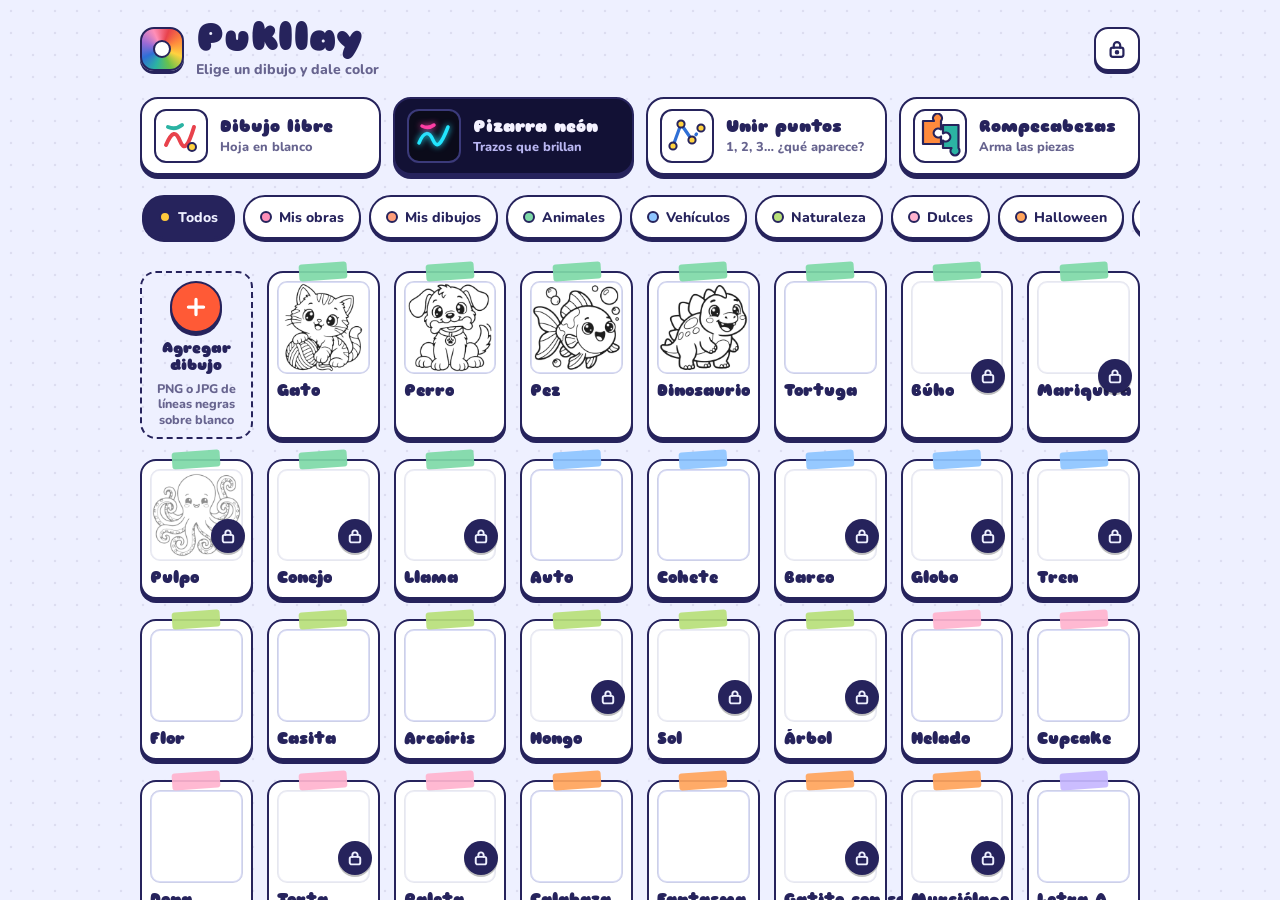
==== index.html @ 4dfd1549 "Nuevo nombre: Pukllay: Colorea y Juega (evita confusión con otra app de colorear) Co-Authored-By: Cl" ====
<!doctype html>
<html lang="es">
<head>
<meta charset="utf-8">
<meta name="viewport" content="width=device-width,initial-scale=1,viewport-fit=cover">
<meta http-equiv="Content-Security-Policy" content="default-src 'self'; script-src 'self'; style-src 'self'; img-src 'self' data: blob:; font-src 'self'; connect-src 'self'; object-src 'none'; base-uri 'none'; form-action 'none'">
<meta name="referrer" content="no-referrer">
<title>Pukllay: Colorea y Juega</title>
<meta name="description" content="Juego de colorear para niños: láminas, pincel, brillo, sellos, pintar por números y pizarra neón.">
<meta name="theme-color" content="#EEF0FF" media="(prefers-color-scheme: light)">
<meta name="theme-color" content="#17163A" media="(prefers-color-scheme: dark)">
<meta name="mobile-web-app-capable" content="yes">
<meta name="apple-mobile-web-app-capable" content="yes">
<meta name="apple-mobile-web-app-title" content="Pukllay">
<meta name="apple-mobile-web-app-status-bar-style" content="black-translucent">
<link rel="manifest" href="manifest.webmanifest">
<link rel="icon" type="image/png" sizes="192x192" href="icons/icon-192.png">
<link rel="apple-touch-icon" href="icons/apple-touch-icon.png">
<link rel="preload" href="fonts/sniglet-latin-800-normal.woff2" as="font" type="font/woff2" crossorigin>
<link rel="stylesheet" href="styles.css">
</head>
<body>
<section id="home" class="screen home">
  <div class="hin">
    <header class="brand">
      <span class="logo" aria-hidden="true"></span>
      <div><h1>Pukllay</h1><p class="sub">Elige un dibujo y dale color</p></div>
      <button class="ibtn" id="parents" aria-label="Zona para padres"><svg viewBox="0 0 24 24" fill="none" stroke="currentColor" stroke-width="2.4" stroke-linecap="round" stroke-linejoin="round" aria-hidden="true"><rect x="5" y="10.5" width="14" height="10" rx="2.5"/><path d="M8.5 10.5V8a3.5 3.5 0 0 1 7 0v2.5"/><circle cx="12" cy="15.5" r="1.3" fill="currentColor"/></svg></button>
    </header>
    <div class="quick">
      <button class="qcard" id="go-libre">
        <span class="qart"><svg viewBox="0 0 46 46" fill="none" stroke-linecap="round" stroke-width="4"><path d="M8 32c6-14 10-14 14-4s8 6 14-14" stroke="#E8424C"/><path d="M10 14c5 2 9 2 14-2" stroke="#2BB3A3"/><circle cx="34" cy="34" r="4" fill="#FFD23F" stroke="#26235C" stroke-width="2"/></svg></span>
        <span><b>Dibujo libre</b><small>Hoja en blanco</small></span>
      </button>
      <button class="qcard neon" id="go-neon">
        <span class="qart"><svg viewBox="0 0 46 46" fill="none" stroke-linecap="round" stroke-width="3.5"><path d="M8 30c5-12 10-12 14-3s8 5 15-13" stroke="#22E6FF" class="glow-c"/><path d="M11 13c4 2 8 2 12-1" stroke="#FF3EA5" class="glow-p"/></svg></span>
        <span><b>Pizarra neón</b><small>Trazos que brillan</small></span>
      </button>
      <button class="qcard" id="go-dots">
        <span class="qart"><svg viewBox="0 0 46 46" fill="none" stroke-linecap="round" stroke-linejoin="round"><path d="M9 33 17 11l11 16" stroke="#2F6FD6" stroke-width="3.2"/><path d="M28 27l9-12" stroke="#2F6FD6" stroke-width="3.2" stroke-dasharray="1 5.5"/><g fill="#FFD23F" stroke="#26235C" stroke-width="2"><circle cx="9" cy="33" r="3.6"/><circle cx="17" cy="11" r="3.6"/><circle cx="28" cy="27" r="3.6"/><circle cx="37" cy="15" r="3.6"/></g></svg></span>
        <span><b>Unir puntos</b><small>1, 2, 3… ¿qué aparece?</small></span>
      </button>
      <button class="qcard" id="go-puz">
        <span class="qart"><svg viewBox="0 0 46 46" stroke="#26235C" stroke-width="2.2" stroke-linejoin="round"><path d="M6 8h11a4.5 4.5 0 1 1 7 0h0v8.5a4.5 4.5 0 1 0 0 7V31H6Z" fill="#FF8A3D"/><path d="M24 16.5a4.5 4.5 0 1 1 0 7V31h8.5a4.5 4.5 0 1 0 7 0V8H24Z" fill="#2BB3A3" transform="translate(2 4)"/></svg></span>
        <span><b>Rompecabezas</b><small>Arma las piezas</small></span>
      </button>
    </div>
    <div class="cats" id="cats" role="tablist" aria-label="Categorías"></div>
    <div class="grid" id="grid"></div>
  </div>
  <input type="file" id="filein" accept="image/png,image/jpeg,image/webp" hidden>
</section>

<section id="editor" class="screen editor" hidden>
  <header class="etop">
    <button class="ibtn" id="back" aria-label="Volver a los dibujos"><svg viewBox="0 0 24 24" fill="none" stroke="currentColor" stroke-width="3" stroke-linecap="round" stroke-linejoin="round"><path d="M15 5l-7 7 7 7"/></svg></button>
    <div class="etitle"><b id="ename">Gato</b><span class="eprog" id="eprog" hidden></span></div>
    <div class="seg" id="seg"><button data-m="colorear">Colorear</button><button data-m="numeros">Números</button></div>
    <button class="ibtn" id="undo" aria-label="Deshacer"><svg viewBox="0 0 24 24" fill="none" stroke="currentColor" stroke-width="2.6" stroke-linecap="round" stroke-linejoin="round"><path d="M9 6 4 11l5 5"/><path d="M4 11h10a5 5 0 0 1 0 10h-3"/></svg></button>
    <button class="ibtn finish" id="finish" aria-label="Terminé"><svg viewBox="0 0 24 24" aria-hidden="true"><path d="M12 2.8l2.7 5.6 6.1.8-4.5 4.2 1.1 6.1L12 16.6l-5.4 2.9 1.1-6.1-4.5-4.2 6.1-.8Z" fill="#FFD23F" stroke="currentColor" stroke-width="2" stroke-linejoin="round"/></svg><span>¡Terminé!</span></button>
    <div class="more-wrap">
      <button class="ibtn" id="more" aria-label="Más opciones" aria-haspopup="menu" aria-expanded="false"><svg viewBox="0 0 24 24" fill="currentColor" aria-hidden="true"><circle cx="5" cy="12" r="2.3"/><circle cx="12" cy="12" r="2.3"/><circle cx="19" cy="12" r="2.3"/></svg></button>
      <div class="menu" id="menu" role="menu" hidden>
        <button class="mitem" id="savepic" role="menuitem" hidden><svg viewBox="0 0 24 24" fill="none" stroke="currentColor" stroke-width="2.4" stroke-linecap="round" stroke-linejoin="round" aria-hidden="true"><path d="M12 4v11M7.5 10.5 12 15l4.5-4.5M5 19.5h14"/></svg><span>Guardar imagen</span></button>
        <button class="mitem" id="snd" role="menuitem"></button>
        <button class="mitem" id="mus" role="menuitem"></button>
        <button class="mitem" id="voicebtn" role="menuitem"><svg viewBox="0 0 24 24" fill="none" stroke="currentColor" stroke-width="2.3" stroke-linecap="round" stroke-linejoin="round" aria-hidden="true"><circle cx="9" cy="8" r="3.6"/><path d="M2.8 20c.6-3.6 3.2-5.6 6.2-5.6s5.6 2 6.2 5.6"/><path d="M17 6.5a4 4 0 0 1 0 5.5M19.6 4a7.5 7.5 0 0 1 0 10.5"/></svg><span>Elegir voz</span></button>
        <button class="mitem" id="clear" role="menuitem"><svg viewBox="0 0 24 24" fill="none" stroke="currentColor" stroke-width="2.4" stroke-linecap="round" stroke-linejoin="round" aria-hidden="true"><path d="M4 7h16M10 7V4.5h4V7M6.5 7l1 13h9l1-13M10 11v5M14 11v5"/></svg><span>Borrar todo</span></button>
      </div>
    </div>
  </header>
  <main class="stage" id="stage">
    <div class="paper" id="paper"><div class="zoomer" id="zoomer"><canvas id="cv" aria-label="Hoja para colorear"></canvas><canvas id="fx" aria-hidden="true"></canvas></div><button class="zreset" id="zreset" hidden aria-label="Ver la lámina completa"><svg viewBox="0 0 24 24" fill="none" stroke="currentColor" stroke-width="2.6" stroke-linecap="round" stroke-linejoin="round" aria-hidden="true"><circle cx="10.5" cy="10.5" r="6.5"/><path d="M15.5 15.5 20 20M7.5 10.5h6"/></svg>Ver todo</button><div class="busy" id="busy" hidden>Preparando…</div></div>
  </main>
  <section class="panel" id="panel">
    <div class="tools" id="tools"></div>
    <div class="swatches" id="swatches"></div>
    <button class="ptoggle" id="ptoggle" aria-controls="panel"></button>
    <div class="opts" id="opts"></div>
  </section>
</section>
<section id="dots" class="screen editor" hidden>
  <header class="etop">
    <button class="ibtn" id="dots-back" aria-label="Volver"><svg viewBox="0 0 24 24" fill="none" stroke="currentColor" stroke-width="3" stroke-linecap="round" stroke-linejoin="round"><path d="M15 5l-7 7 7 7"/></svg></button>
    <div class="etitle"><b id="dots-name">Unir puntos</b><span class="eprog" id="dots-prog" hidden></span></div>
  </header>
  <main class="stage" id="dots-stage">
    <div class="paper" id="dots-paper" hidden><canvas id="dcv" aria-label="Une los puntos en orden"></canvas></div>
    <div class="dlist" id="dots-list"><div class="grid" id="dots-grid"></div></div>
  </main>
  <p class="hint dhint" id="dots-hint" aria-live="polite"></p>
</section>
<section id="puz" class="screen editor" hidden>
  <header class="etop">
    <button class="ibtn" id="puz-back" aria-label="Volver"><svg viewBox="0 0 24 24" fill="none" stroke="currentColor" stroke-width="3" stroke-linecap="round" stroke-linejoin="round"><path d="M15 5l-7 7 7 7"/></svg></button>
    <div class="etitle"><b id="puz-name">Rompecabezas</b><span class="eprog" id="puz-prog" hidden></span></div>
    <div class="seg" id="puz-lv" role="group" aria-label="Cantidad de piezas"><button data-n="2" aria-label="4 piezas">4</button><button data-n="3" aria-label="9 piezas">9</button><button data-n="4" aria-label="16 piezas">16</button></div>
  </header>
  <main class="stage" id="puz-stage">
    <canvas id="pcv" aria-label="Rompecabezas: arrastra las piezas al tablero" hidden></canvas>
    <div class="dlist" id="puz-list"><div class="grid" id="puz-grid"></div></div>
  </main>
  <p class="hint dhint" id="puz-hint" aria-live="polite"></p>
</section>
<div class="party" id="party" role="dialog" aria-modal="true" aria-labelledby="party-t" hidden>
  <canvas id="party-fx" aria-hidden="true"></canvas>
  <div class="pcard">
    <svg class="pstar" viewBox="0 0 100 100" aria-hidden="true"><path d="M50 6l12.6 25.6 28.2 4.1-20.4 19.9 4.8 28.1L50 70.4 24.8 83.7l4.8-28.1L9.2 35.7l28.2-4.1Z" fill="#FFD23F" stroke="#26235C" stroke-width="5" stroke-linejoin="round"/><path d="M37 47c3 4 7 4 10 0M53 47c3 4 7 4 10 0" fill="none" stroke="#26235C" stroke-width="4" stroke-linecap="round"/><path d="M42 57c5 6 11 6 16 0" fill="none" stroke="#26235C" stroke-width="4" stroke-linecap="round"/></svg>
    <h2 id="party-t">¡Muy bien!</h2>
    <p id="party-s"></p>
    <img id="party-img" alt="Tu dibujo terminado">
    <div class="pacts">
      <button class="pbtn" id="party-more">Seguir pintando</button>
      <button class="pbtn go" id="party-home">Otro dibujo</button>
      <button class="pbtn" id="party-save" hidden>Guardar imagen</button>
    </div>
  </div>
</div>
<div class="party" id="voices" role="dialog" aria-modal="true" aria-labelledby="voices-t" hidden>
  <div class="pcard vcard">
    <h2 id="voices-t">Elige una voz</h2>
    <p id="voices-note"></p>
    <div class="vlist" id="vlist" role="radiogroup" aria-labelledby="voices-t"></div>
    <button class="pbtn go" id="voices-ok">Listo</button>
  </div>
</div>
<div class="party" id="pgate" role="dialog" aria-modal="true" aria-labelledby="pgate-t" hidden>
  <div class="pcard vcard">
    <h2 id="pgate-t">Para mamá y papá</h2>
    <div class="pzone" id="gate">
      <p>Para entrar, toca el resultado:</p>
      <p class="gq" id="gate-q"></p>
      <div class="gopts" id="gate-opts"></div>
    </div>
    <div class="pzone" id="pzone" hidden>
      <div class="pshop" id="pshop">
        <b id="pshop-t">Todas las láminas</b>
        <small id="pshop-sub">15 láminas gratis. Con un solo pago desbloqueas todas y las que lleguen después.</small>
        <button class="pbtn go" id="pz-buy">Desbloquear todo</button>
        <button class="linkbtn" id="pz-restore">Ya lo compré: restaurar</button>
      </div>
      <button class="switch prow" id="pz-sound" role="switch"><span>Voz y sonidos</span><span class="track"></span></button>
      <button class="switch prow" id="pz-music" role="switch"><span>Música de fondo</span><span class="track"></span></button>
      <button class="switch prow" id="pz-voice"><span>Elegir voz</span><span aria-hidden="true">›</span></button>
      <button class="switch prow danger" id="pz-reset"><span>Borrar todo el progreso</span></button>
      <p class="pnote">Pukllay no tiene anuncios y no recoge ningún dato. Los pagos los procesa Google Play. Los dibujos se guardan solo en este equipo.</p>
      <p class="pver">Versión 1.0.0</p>
    </div>
    <button class="pbtn go" id="pgate-close">Cerrar</button>
  </div>
</div>
<div class="toast" id="toast" role="status" aria-live="polite"></div>
<script src="app.js"></script>
</body>
</html>
---- styles.css ----
@font-face{font-family:"Nunito";font-style:normal;font-weight:600;font-display:swap;src:url("fonts/nunito-latin-600-normal.woff2") format("woff2")}
@font-face{font-family:"Nunito";font-style:normal;font-weight:800;font-display:swap;src:url("fonts/nunito-latin-800-normal.woff2") format("woff2")}
@font-face{font-family:"Nunito";font-style:normal;font-weight:900;font-display:swap;src:url("fonts/nunito-latin-900-normal.woff2") format("woff2")}
@font-face{font-family:"Sniglet";font-style:normal;font-weight:800;font-display:swap;src:url("fonts/sniglet-latin-800-normal.woff2") format("woff2")}
:root{color-scheme:light;padding-top:env(safe-area-inset-top,0px);padding-bottom:env(safe-area-inset-bottom,0px)}
body{margin:0;font-size:14px}
img{max-width:100%}
[hidden]{display:none!important}
html,body{overscroll-behavior:none}
/* Layout: estuche de arte — galería de láminas con cinta; editor con hoja cuadrada y estuche de herramientas abajo (o a la derecha en pantallas anchas) */
:root{
  --bg:#EEF0FF; --dot:rgba(38,35,92,.09); --surface:#FFFFFF; --ink:#26235C; --muted:#67648F; --line:#DADDF6;
  --edge:#26235C; --shadow:#26235C; --accent:#FF5A36; --accent-soft:#FFE3DA; --paper:#FFFFFF;
  --tile:#EEF0FF; --tile-on:#FFFFFF; --tile-ink:#26235C; --tile-muted:#67648F; --sw-ring:rgba(38,35,92,.2);
  --display:"Sniglet","Nunito",system-ui,sans-serif;
  --body:"Nunito",system-ui,-apple-system,"Segoe UI",sans-serif;
}
@media (prefers-color-scheme: dark){
  :root:not([data-theme="light"]){
    --bg:#17163A; --dot:rgba(255,255,255,.06); --surface:#24234F; --ink:#F2F1FF; --muted:#ABA9D8; --line:#3A3970;
    --edge:#0A0A22; --shadow:#0A0A22; --accent:#FF7452; --accent-soft:#4A2A3A; color-scheme:dark;
    --tile:#C9C7EA; --tile-on:#F4F3FF; --tile-ink:#1E1C45; --tile-muted:#45427A; --sw-ring:rgba(255,255,255,.3);
  }
}
:root[data-theme="dark"]{
  --bg:#17163A; --dot:rgba(255,255,255,.06); --surface:#24234F; --ink:#F2F1FF; --muted:#ABA9D8; --line:#3A3970;
  --edge:#0A0A22; --shadow:#0A0A22; --accent:#FF7452; --accent-soft:#4A2A3A; color-scheme:dark;
  --tile:#C9C7EA; --tile-on:#F4F3FF; --tile-ink:#1E1C45; --tile-muted:#45427A; --sw-ring:rgba(255,255,255,.3);
}
html{height:100%;box-sizing:border-box;-webkit-font-smoothing:antialiased;-moz-osx-font-smoothing:grayscale;-webkit-tap-highlight-color:transparent;-webkit-text-size-adjust:100%;overscroll-behavior:none}
/* controles: respuesta inmediata al toque y sin seleccionar su texto al mantener presionado */
button{touch-action:manipulation;user-select:none;-webkit-user-select:none;-webkit-touch-callout:none}
img.thumb,#cv{-webkit-user-select:none;user-select:none;-webkit-touch-callout:none}
*,*::before,*::after{box-sizing:inherit}
body{height:100%;overflow:hidden;color:var(--ink);font-family:var(--body);-webkit-tap-highlight-color:transparent;
  background:var(--bg) radial-gradient(var(--dot) 1.4px,transparent 1.6px) 0 0/22px 22px}
button{font:inherit;color:inherit;cursor:pointer;border:0;background:none;padding:0}
button:focus-visible{outline:3px solid var(--accent);outline-offset:3px}
button:disabled{cursor:default;opacity:.45}
h1,h2,p{margin:0}
[hidden]{display:none!important}
.screen{height:100%}

/* ---------- galería ---------- */
.home{overflow-y:auto;overscroll-behavior:contain;padding-block:18px 40px;padding-left:max(16px,env(safe-area-inset-left,0px));padding-right:max(16px,env(safe-area-inset-right,0px))}
.hin{max-width:1000px;margin:0 auto;display:flex;flex-direction:column;gap:18px}
.brand{display:flex;align-items:center;gap:12px}
.logo{flex:0 0 auto;width:44px;height:44px;border-radius:14px;border:2.5px solid var(--edge);box-shadow:0 3px 0 var(--shadow);
  background:conic-gradient(from 20deg,#E8424C,#FF8A3D,#FFD23F,#6CC24A,#2BB3A3,#2F6FD6,#9B6BD6,#FF8FB8,#E8424C);position:relative}
.logo::after{content:"";position:absolute;inset:11px;border-radius:50%;background:var(--paper);border:2.5px solid var(--edge)}
h1{text-wrap:balance;font-family:var(--display);font-size:clamp(1.8rem,5vw,2.4rem);line-height:1;letter-spacing:.01em}
.sub{color:var(--muted);font-weight:700;margin-top:4px}

.quick{display:grid;grid-template-columns:1fr 1fr;gap:12px}
.qcard{display:flex;align-items:center;gap:12px;text-align:left;padding:10px 12px;border-radius:18px;background:var(--surface);
  border:2.5px solid var(--edge);box-shadow:0 4px 0 var(--shadow);transition:transform .12s ease-out,box-shadow .12s ease-out;min-width:0}
@media (hover:hover) and (pointer:fine){.qcard:hover{transform:translateY(-2px);box-shadow:0 6px 0 var(--shadow)}}
.qcard:active{transform:translateY(3px);box-shadow:0 1px 0 var(--shadow)}
.qcard b{display:block;font-family:var(--display);font-size:1.08rem;line-height:1.1}
.qcard small{display:block;color:var(--muted);font-weight:700;font-size:.8rem;margin-top:2px}
.qcard.wide{grid-column:1/-1}
@media (min-width:700px){.quick{grid-template-columns:repeat(4,1fr)}.qcard.wide{grid-column:auto}}
@media (max-width:699px){.qcard{flex-direction:column;align-items:flex-start;gap:8px;padding:12px}.qart{width:48px;height:48px}.qart svg{width:40px;height:40px}}
.dlist{align-self:stretch;justify-self:stretch;min-height:0;overflow-y:auto;overscroll-behavior:contain;padding:2px 2px 12px}
#dcv{display:block;width:100%;height:100%;touch-action:none}
.dhint{text-align:center;min-height:1.5em}
#dots .etitle b,#dots .eprog{display:inline-block}
#puz .etitle b,#puz .eprog{display:inline-block}
#puz-stage{position:relative}
#pcv{display:block;touch-action:none;align-self:start;justify-self:start}
#puz-lv button{min-width:44px;font-variant-numeric:tabular-nums}
.pips{position:absolute;top:8px;right:8px;display:flex;gap:4px;padding:4px 5px;border-radius:999px;background:var(--surface);border:2px solid var(--edge)}
.pips i{width:9px;height:9px;border-radius:50%;background:var(--accent-soft)}
.pips i.on{background:#FFD23F;box-shadow:inset 0 0 0 1.5px #26235C}
.card.locked .pips{display:none}
.qcard.neon{background:#121135;color:#F4F2FF}
.qcard.neon small{color:#B9B6F2}
.qart{flex:0 0 auto;width:54px;height:54px;border-radius:12px;border:2px solid var(--edge);display:grid;place-items:center;overflow:hidden;background:#FFFFFF}
.qcard.neon .qart{background:#0B0B1A;border-color:#3B3A7A}
.qart svg{width:46px;height:46px}
.glow-c{filter:drop-shadow(0 0 3px #22E6FF)}
.glow-p{filter:drop-shadow(0 0 3px #FF3EA5)}

.cats{display:flex;gap:8px;overflow-x:auto;padding:2px 2px 8px;scrollbar-width:none}
.cats::-webkit-scrollbar{display:none}
.cat{flex:0 0 auto;display:inline-flex;align-items:center;gap:7px;height:44px;padding:0 15px;border-radius:999px;font-weight:800;
  background:var(--surface);border:2.5px solid var(--edge);box-shadow:0 3px 0 var(--shadow);transition:transform .12s ease-out}
.cat i{width:12px;height:12px;border-radius:50%;border:2px solid var(--edge)}
.cat[aria-selected="true"]{background:var(--ink);color:var(--bg)}
.cat:active{transform:scale(.96)}

.grid{display:grid;grid-template-columns:repeat(auto-fill,minmax(100px,1fr));gap:20px 14px;padding-top:6px}
.card{position:relative;min-width:0;border-radius:16px;background:var(--surface);border:2.5px solid var(--edge);box-shadow:0 4px 0 var(--shadow);
  transition:transform .12s ease-out,box-shadow .12s ease-out}
@media (hover:hover) and (pointer:fine){.card:hover{transform:translateY(-3px) rotate(-.6deg);box-shadow:0 7px 0 var(--shadow)}}
.card:active{transform:translateY(3px);box-shadow:0 1px 0 var(--shadow)}
.open{width:100%;display:flex;flex-direction:column;gap:7px;padding:8px 8px 9px;border-radius:14px}
.thumb{display:block;width:100%;aspect-ratio:1;max-width:100%;object-fit:contain;border-radius:10px;border:2px solid var(--line);background:#FFFFFF;
  outline:1px solid rgba(0,0,0,.06);outline-offset:-1px}
.nm{font-family:var(--display);font-size:1rem;text-align:center;white-space:nowrap;overflow:hidden;text-overflow:ellipsis}
.tape{position:absolute;top:-10px;left:50%;width:48px;height:17px;transform:translateX(-50%) rotate(-4deg);border-radius:3px;opacity:.92;pointer-events:none}
.badge{position:absolute;top:2px;right:2px;width:28px;height:28px;border-radius:50%;background:#FFD23F;border:2.5px solid var(--edge);
  display:grid;place-items:center;color:#26235C;font-size:.9rem;font-weight:900;pointer-events:none}
.del{position:absolute;top:-8px;left:-8px;min-width:32px;height:32px;padding:0 8px;border-radius:999px;background:var(--surface);border:2.5px solid var(--edge);
  display:grid;place-items:center;font-weight:900;font-size:.8rem}
.del::before{content:"";position:absolute;inset:-6px}
.del.armed{background:var(--accent);color:#FFFFFF}
.card.add{border-style:dashed;box-shadow:none;background:transparent}
.card.add .open{height:100%;justify-content:center;align-items:center;text-align:center;min-height:140px}
.plus{width:52px;height:52px;border-radius:50%;background:var(--accent);color:#FFFFFF;display:grid;place-items:center;border:2.5px solid var(--edge);box-shadow:0 3px 0 var(--shadow)}
.plus svg{width:26px;height:26px}
.add .nm{white-space:normal;font-size:.95rem;line-height:1.1}
.add small{display:block;color:var(--muted);font-weight:700;font-size:.78rem;line-height:1.25;text-wrap:pretty}
.state{grid-column:1/-1;display:flex;flex-direction:column;align-items:center;gap:10px;padding:28px 12px;text-align:center;color:var(--muted);font-weight:800}
.state .act{height:44px;padding:0 18px;border-radius:999px;background:var(--surface);border:2.5px solid var(--edge);box-shadow:0 3px 0 var(--shadow);color:var(--ink)}
.skel{aspect-ratio:1/1.2;border-radius:16px;background:var(--surface);opacity:.55;border:2.5px solid var(--line)}

/* ---------- editor ---------- */
.editor{height:100%;max-width:760px;margin:0 auto;display:grid;grid-template-columns:minmax(0,1fr);grid-template-rows:auto minmax(0,1fr) auto;gap:10px;
  padding-block:10px;padding-left:max(16px,env(safe-area-inset-left,0px));padding-right:max(16px,env(safe-area-inset-right,0px))}
.etop{display:flex;align-items:center;gap:8px;min-width:0}
.ibtn{flex:0 0 auto;min-width:44px;height:44px;padding:0 10px;border-radius:14px;display:grid;place-items:center;background:var(--surface);
  border:2.5px solid var(--edge);box-shadow:0 3px 0 var(--shadow);font-weight:900;font-size:.85rem;transition:transform .08s ease-out,box-shadow .08s ease-out}
.ibtn:active{transform:translateY(2px);box-shadow:0 1px 0 var(--shadow)}
.ibtn svg{width:22px;height:22px}
.ibtn.armed{background:var(--accent);color:#FFFFFF}
.etitle{flex:1;min-width:0;display:flex;align-items:baseline;gap:8px}
.etitle b{font-family:var(--display);font-size:1.3rem;white-space:nowrap;overflow:hidden;text-overflow:ellipsis}
.eprog{font-weight:900;font-size:.85rem;padding:3px 10px;border-radius:999px;background:var(--accent-soft);color:var(--ink);font-variant-numeric:tabular-nums;white-space:nowrap}
.seg{flex:0 0 auto;display:flex;padding:3px;border-radius:999px;background:var(--surface);border:2.5px solid var(--edge);box-shadow:0 3px 0 var(--shadow)}
.seg button{height:38px;padding:0 13px;border-radius:999px;font-weight:800;font-size:.85rem;transition:background-color .12s ease-out,color .12s ease-out}
.seg button[aria-pressed="true"]{background:var(--ink);color:var(--bg)}
.etop{position:relative}
.finish{display:flex;gap:6px;background:var(--accent);color:#FFFFFF;padding:0 12px}
.finish svg{color:var(--edge)}
.more-wrap{position:relative;flex:0 0 auto}
.menu{position:absolute;right:0;top:calc(100% + 8px);z-index:8;min-width:210px;padding:6px;display:grid;gap:4px;background:var(--surface);
  border:2.5px solid var(--edge);border-radius:18px;box-shadow:0 5px 0 var(--shadow)}
.mitem{display:flex;align-items:center;gap:10px;min-height:46px;padding:0 12px;border-radius:12px;font-weight:800;font-size:.9rem;text-align:left;
  transition:background-color .12s ease-out}
.mitem:focus-visible,.mitem:active{background:var(--tile);color:var(--tile-ink)}
@media (hover:hover) and (pointer:fine){.mitem:hover{background:var(--tile);color:var(--tile-ink)}}
.mitem svg{flex:0 0 auto;width:22px;height:22px}
.mitem.armed{background:var(--accent);color:#FFFFFF}
@media (max-width:470px){
  .etitle b,.eprog,.finish span{display:none}
  .etop{gap:5px}
  .ibtn{min-width:40px;height:42px;padding:0 8px}
  .finish{padding:0 9px}
  .seg button{padding:0 8px;font-size:.78rem}
}

/* ---------- felicitación ---------- */
.party{position:fixed;inset:0;z-index:20;display:grid;place-items:center;padding-block:16px;
  padding-left:max(16px,env(safe-area-inset-left,0px));padding-right:max(16px,env(safe-area-inset-right,0px));background:rgba(20,18,52,.6)}
#party-fx{position:absolute;inset:0;width:100%;height:100%;pointer-events:none}
.pcard{position:relative;width:min(360px,100%);max-height:100%;overflow:auto;margin-top:40px;background:var(--surface);border:3px solid var(--edge);border-radius:26px;
  box-shadow:0 8px 0 var(--shadow);padding:52px 18px 18px;display:grid;gap:10px;justify-items:center;text-align:center;animation:pop .5s cubic-bezier(.2,1.5,.4,1)}
.pstar{position:absolute;top:-48px;left:50%;width:96px;height:96px;margin-left:-48px;animation:wiggle 1.2s ease-out .2s both;filter:drop-shadow(0 4px 0 rgba(0,0,0,.18))}
.pcard h2{font-family:var(--display);font-size:clamp(1.5rem,6vw,1.9rem);line-height:1.05;text-wrap:balance}
.pcard p{color:var(--muted);font-weight:800;text-wrap:pretty}
#party-img{width:min(220px,62vw);aspect-ratio:1;max-width:100%;border-radius:16px;border:2.5px solid var(--edge);background:#FFFFFF;object-fit:cover}
.pacts{display:flex;flex-wrap:wrap;justify-content:center;gap:8px;width:100%}
.pbtn{flex:1 1 140px;min-height:48px;padding:0 12px;border-radius:999px;font-weight:900;white-space:nowrap;background:var(--tile);color:var(--tile-ink);border:2.5px solid var(--edge);
  box-shadow:0 3px 0 var(--shadow);transition:transform .1s ease-out}
.pbtn.go{background:var(--accent);color:#FFFFFF}
.pbtn:active{transform:translateY(2px);box-shadow:0 1px 0 var(--shadow)}
.vcard{margin-top:0;padding:20px 16px 16px;width:min(420px,100%);justify-items:stretch;text-align:left}
.vcard h2{text-align:center}
.vlist{display:grid;gap:6px;max-height:min(52dvh,420px);overflow-y:auto;overscroll-behavior:contain;padding:2px}
.vitem{display:flex;align-items:center;gap:10px;min-height:52px;padding:6px 12px;border-radius:14px;background:var(--tile);color:var(--tile-ink);
  border:2px solid transparent;text-align:left;transition:background-color .12s ease-out}
.vitem[aria-checked="true"]{background:var(--tile-on);border-color:var(--edge);box-shadow:0 3px 0 var(--shadow)}
.vitem b{display:block;font-weight:900;font-size:.95rem}
.vitem small{display:block;font-weight:700;font-size:.78rem;color:var(--tile-muted)}
.vitem .vt{flex:1;min-width:0}
.tag{flex:0 0 auto;padding:3px 8px;border-radius:999px;font-size:.7rem;font-weight:900;background:#C8F2DC;color:#0F5132}
.tag.basic{background:#E4E6F2;color:#4A4F6E}
.vplay{flex:0 0 auto;width:32px;height:32px;border-radius:50%;display:grid;place-items:center;background:var(--accent);color:#FFFFFF}
.vplay svg{width:14px;height:14px}
@keyframes pop{from{opacity:0;transform:scale(.7) translateY(20px)}to{opacity:1;transform:none}}
@keyframes wiggle{0%{transform:scale(0) rotate(-40deg)}55%{transform:scale(1.18) rotate(10deg)}75%{transform:scale(.95) rotate(-5deg)}100%{transform:scale(1) rotate(0)}}
@media (prefers-reduced-motion: reduce){.pcard,.pstar{animation:none}}

.stage{min-height:0;display:grid;place-items:center}
/* en celulares la hoja usa también los márgenes laterales: el dibujo sale lo más grande que permite el ancho */
@media (max-width:600px){.editor .stage{margin-inline:calc(-1 * max(10px,env(safe-area-inset-left,0px)) + 4px)}}
.paper{position:relative;background:var(--paper);border:3px solid var(--edge);border-radius:20px;overflow:hidden;box-shadow:0 6px 0 var(--shadow)}
#cv{display:block;width:100%;height:100%;touch-action:none;cursor:crosshair}
#fx{position:absolute;inset:0;width:100%;height:100%;pointer-events:none}
.busy{position:absolute;inset:0;display:grid;place-items:center;font-weight:900;color:#67648F;background:#FFFFFF}

.panel{min-width:0;background:var(--surface);border:2.5px solid var(--edge);border-radius:22px;box-shadow:0 4px 0 var(--shadow);padding:8px 10px;display:grid;grid-template-columns:minmax(0,1fr) auto;gap:8px 8px;--cur:#E8424C}
.tools{display:grid;grid-template-columns:repeat(var(--n,7),minmax(0,1fr));gap:5px;grid-column:1/-1}
.opts{grid-column:1/-1}
.ptoggle{align-self:center;display:grid;justify-items:center;gap:1px;min-width:56px;min-height:52px;padding:4px 6px;border-radius:14px;background:var(--tile);color:var(--tile-ink);
  font-weight:900;font-size:.7rem;border:2px solid var(--edge);box-shadow:0 3px 0 var(--shadow);transition:transform .12s ease-out}
.ptoggle svg{width:24px;height:24px}
.ptoggle:active{transform:translateY(2px);box-shadow:0 1px 0 var(--shadow)}
.panel.compact .tools,.panel.compact .opts{display:none}
.zoomer{position:absolute;inset:0;transform-origin:0 0;will-change:transform}
.zreset{position:absolute;top:8px;right:8px;z-index:2;height:40px;padding:0 12px;border-radius:999px;display:inline-flex;align-items:center;gap:6px;
  background:var(--ink);color:var(--bg);font-weight:900;font-size:.82rem;box-shadow:0 3px 0 rgba(0,0,0,.25)}
.zreset svg{width:18px;height:18px}
.tool{display:grid;justify-items:center;gap:1px;padding:6px 0 5px;min-height:56px;border-radius:14px;border:2px solid transparent;background:var(--tile);
  font-weight:800;font-size:.68rem;color:var(--tile-muted);transition:transform .12s ease-out,background-color .12s ease-out}
.tool svg{width:30px;height:30px;color:var(--tile-ink)}
.tool[aria-pressed="true"]{background:var(--tile-on);border-color:var(--edge);box-shadow:0 3px 0 var(--shadow);transform:translateY(-2px);color:var(--tile-ink)}
.tool:active{transform:scale(.96)}
.swatches{display:flex;gap:8px;overflow-x:auto;overscroll-behavior-x:contain;scrollbar-width:none;padding:5px 4px;align-items:center;min-width:0}
.swatches::-webkit-scrollbar{display:none}
.swatches .sw{flex:0 0 44px;max-width:none}
.sw{width:100%;max-width:44px;aspect-ratio:1;border-radius:50%;box-shadow:inset 0 0 0 2px var(--sw-ring);display:grid;place-items:center;
  font-weight:900;font-size:.95rem;font-variant-numeric:tabular-nums;transition:transform .12s ease-out}
.sw:active{transform:scale(.92)}
.sw[aria-pressed="true"]{outline:3px solid var(--ink);outline-offset:2px;transform:scale(1.08)}
.sw.done{opacity:.35}
.opts{min-width:0;display:flex;flex-wrap:wrap;align-items:center;gap:8px;min-height:44px}
.dotb{width:44px;height:44px;border-radius:50%;display:grid;place-items:center;background:var(--tile);color:var(--tile-ink);border:2px solid transparent;transition:transform .12s ease-out}
.dotb span{border-radius:50%;background:var(--cur);box-shadow:inset 0 0 0 2px rgba(38,35,92,.25)}
.dotb[aria-pressed="true"]{border-color:var(--edge);background:var(--tile-on)}
.dotb:active,.chip:active{transform:scale(.96)}
.chip{height:44px;padding:0 12px;border-radius:999px;display:inline-flex;align-items:center;gap:7px;font-weight:800;font-size:.82rem;
  background:var(--tile);color:var(--tile-ink);border:2px solid transparent;transition:transform .12s ease-out}
.chip[aria-pressed="true"]{border-color:var(--edge);background:var(--tile-on)}
.btypes{flex:1 1 100%;min-width:0;display:flex;gap:6px;overflow-x:auto;padding:2px 2px 6px;scrollbar-width:none}
.btypes::-webkit-scrollbar{display:none}
.btype{flex:0 0 auto;width:68px;display:grid;justify-items:center;gap:2px;padding:6px 4px 5px;border-radius:14px;background:var(--tile);color:var(--tile-muted);
  border:2px solid transparent;font-weight:800;font-size:.68rem;transition:transform .12s ease-out,background-color .12s ease-out}
.btype[aria-checked="true"]{background:var(--tile-on);border-color:var(--edge);color:var(--tile-ink);box-shadow:0 3px 0 var(--shadow)}
.btype:active{transform:scale(.96)}
.bprev{display:block;width:56px;height:28px}
.chip.go{background:var(--accent);color:#FFFFFF;border-color:var(--edge);box-shadow:0 3px 0 var(--shadow)}
.pv{width:20px;height:20px;border-radius:50%;background-size:cover;box-shadow:inset 0 0 0 2px rgba(38,35,92,.2)}
.switch{margin-left:auto;display:inline-flex;align-items:center;gap:8px;height:44px;font-weight:800;font-size:.82rem}
.track{width:44px;height:26px;border-radius:999px;background:var(--line);border:2px solid var(--edge);position:relative;transition:background-color .15s ease-out}
.track::after{content:"";position:absolute;top:2px;left:2px;width:18px;height:18px;border-radius:50%;background:#FFFFFF;border:2px solid var(--edge);transition:transform .15s ease-out}
.switch[aria-checked="true"] .track{background:var(--accent)}
.switch[aria-checked="true"] .track::after{transform:translateX(18px)}
.hint{font-weight:800;color:var(--muted);font-size:.9rem;text-wrap:pretty}
.brand .ibtn{margin-left:auto}
.gq{font-family:var(--display);font-size:clamp(1.6rem,7vw,2.2rem);color:var(--ink);text-align:center;font-variant-numeric:tabular-nums}
.gopts{display:grid;grid-template-columns:repeat(3,1fr);gap:8px}
.gopts .pbtn{font-size:1.25rem;font-variant-numeric:tabular-nums}
.pzone{display:grid;gap:8px}
.prow{width:100%;margin-left:0;justify-content:space-between;min-height:52px;height:auto;padding:6px 12px;border-radius:14px;background:var(--tile);color:var(--tile-ink);font-size:.95rem;text-align:left}
.prow.danger{color:#B4232F;justify-content:flex-start}
.prow.danger.armed{background:#E8424C;color:#FFFFFF}
.pnote{font-size:.85rem!important;text-align:center}
.card.locked .thumb{opacity:.5;filter:grayscale(.35)}
.lockb{position:absolute;right:6px;bottom:44px;width:34px;height:34px;border-radius:50%;display:grid;place-items:center;background:var(--ink);color:var(--bg);box-shadow:0 2px 0 rgba(0,0,0,.25)}
.lockb svg{width:18px;height:18px}
.pshop{display:grid;gap:6px;padding:12px;border-radius:16px;background:var(--tile-on);border:2px solid var(--edge);color:var(--tile-ink);text-align:left}
.pshop b{font-family:var(--display);font-size:1.15rem}
.pshop small{font-weight:700;color:var(--tile-muted);font-size:.85rem;text-wrap:pretty}
.pshop .pbtn{flex:none;width:100%}
.linkbtn{justify-self:center;min-height:40px;padding:0 10px;font-weight:800;font-size:.85rem;color:var(--tile-ink);text-decoration:underline}
.pver{font-size:.75rem;font-weight:800;color:var(--muted);text-align:center;font-variant-numeric:tabular-nums}
.hint b{color:var(--accent)}
.empty{display:grid;gap:10px;justify-items:start}

@media (min-width:880px) and (min-aspect-ratio:6/5){
  .editor{max-width:1200px;grid-template-columns:minmax(0,1fr) 350px;grid-template-rows:auto minmax(0,1fr)}
  .etop{grid-column:1/-1}
  .stage{grid-column:1;grid-row:2}
  .panel{grid-column:2;grid-row:2;align-self:center;grid-template-columns:minmax(0,1fr);padding:10px;gap:10px}
  .swatches{display:grid;grid-template-columns:repeat(auto-fill,minmax(38px,1fr));gap:6px;justify-items:center;overflow:visible;padding:0}
  .swatches .sw{flex:none;width:100%;max-width:44px}
  .ptoggle{display:none}
  .panel.compact .tools{display:grid}.panel.compact .opts{display:flex}
  #puz,#dots{grid-template-columns:minmax(0,1fr);grid-template-rows:auto minmax(0,1fr) auto}
  #puz .dhint,#dots .dhint{grid-column:1}
}

.toast{position:fixed;left:50%;bottom:calc(24px + env(safe-area-inset-bottom,0px));transform:translate(-50%,16px);opacity:0;z-index:5;
  background:var(--ink);color:var(--bg);padding:11px 18px;border-radius:999px;font-weight:900;pointer-events:none;max-width:calc(100% - 32px);
  transition:opacity .2s ease-out,transform .2s ease-out;text-align:center}
.toast.show{opacity:1;transform:translate(-50%,0)}
@media (prefers-reduced-motion: reduce){*{transition:none!important}}
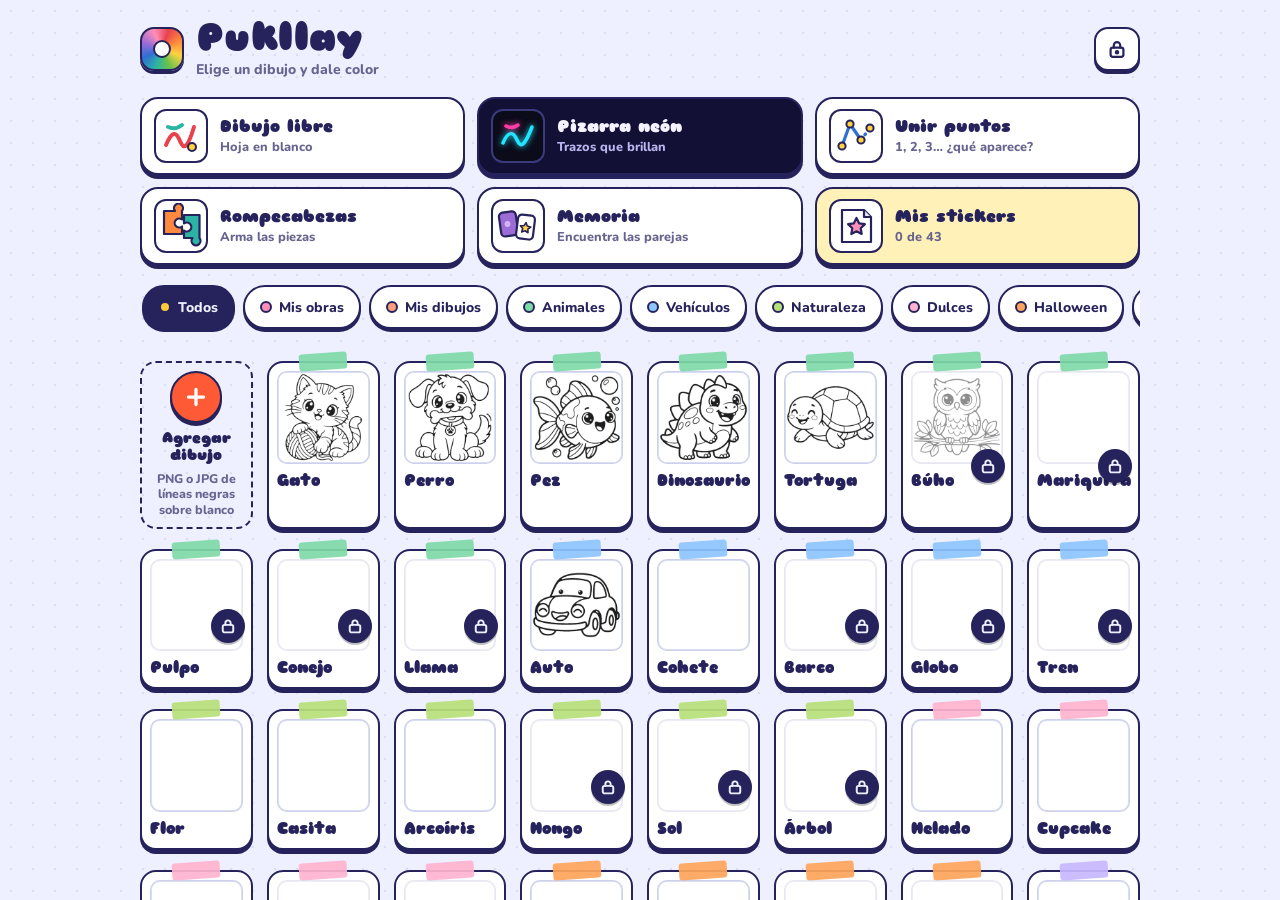
==== commit b3e8e8c5: "Álbum de stickers, juego de Memoria y animación al terminar Co-Authored-By: Claude Opus 5.5 <noreply" ====
--- a/index.html
+++ b/index.html
@@ -43,6 +43,14 @@
       <button class="qcard" id="go-puz">
         <span class="qart"><svg viewBox="0 0 46 46" stroke="#26235C" stroke-width="2.2" stroke-linejoin="round"><path d="M6 8h11a4.5 4.5 0 1 1 7 0h0v8.5a4.5 4.5 0 1 0 0 7V31H6Z" fill="#FF8A3D"/><path d="M24 16.5a4.5 4.5 0 1 1 0 7V31h8.5a4.5 4.5 0 1 0 7 0V8H24Z" fill="#2BB3A3" transform="translate(2 4)"/></svg></span>
         <span><b>Rompecabezas</b><small>Arma las piezas</small></span>
+      </button>
+      <button class="qcard" id="go-mem">
+        <span class="qart"><svg viewBox="0 0 46 46" stroke="#26235C" stroke-width="2.2" stroke-linejoin="round"><rect x="5" y="9" width="17" height="24" rx="4" fill="#9B6BD6" transform="rotate(-8 13 21)"/><rect x="22" y="12" width="17" height="24" rx="4" fill="#FFFFFF" transform="rotate(7 30 24)"/><path d="M30.5 19.5l1.6 3.3 3.6.5-2.6 2.5.6 3.6-3.2-1.7-3.2 1.7.6-3.6-2.6-2.5 3.6-.5Z" fill="#FFD23F" stroke-width="1.6" transform="rotate(7 30 24)"/><circle cx="12.5" cy="21" r="3" fill="#D4B3F5" stroke="none" transform="rotate(-8 13 21)"/></svg></span>
+        <span><b>Memoria</b><small>Encuentra las parejas</small></span>
+      </button>
+      <button class="qcard stkc" id="go-stk">
+        <span class="qart"><svg viewBox="0 0 46 46" stroke="#26235C" stroke-width="2.2" stroke-linejoin="round"><path d="M9 7h22l7 7v25H9Z" fill="#FFFFFF"/><path d="M31 7v7h7" fill="#E9E5FF"/><path d="M23.5 15l2.6 5.3 5.8.8-4.2 4.1 1 5.8-5.2-2.7-5.2 2.7 1-5.8-4.2-4.1 5.8-.8Z" fill="#FF8FB8"/></svg></span><span class="sdot" id="stk-dot" hidden></span>
+        <span><b>Mis stickers</b><small>Colecciónalos</small></span>
       </button>
     </div>
     <div class="cats" id="cats" role="tablist" aria-label="Categorías"></div>
@@ -102,13 +110,29 @@
   </main>
   <p class="hint dhint" id="puz-hint" aria-live="polite"></p>
 </section>
+<section id="mem" class="screen editor" hidden>
+  <header class="etop">
+    <button class="ibtn" id="mem-back" aria-label="Volver"><svg viewBox="0 0 24 24" fill="none" stroke="currentColor" stroke-width="3" stroke-linecap="round" stroke-linejoin="round"><path d="M15 5l-7 7 7 7"/></svg></button>
+    <div class="etitle"><b>Memoria</b><span class="eprog" id="mem-prog" hidden></span></div>
+    <div class="seg" id="mem-lv" role="group" aria-label="Cantidad de parejas"><button data-n="4" aria-label="4 parejas">4</button><button data-n="6" aria-label="6 parejas">6</button><button data-n="8" aria-label="8 parejas">8</button></div>
+  </header>
+  <main class="stage" id="mem-stage"><div class="mgrid" id="mem-grid"></div></main>
+  <p class="hint dhint" id="mem-hint" aria-live="polite"></p>
+</section>
+<section id="alb" class="screen editor" hidden>
+  <header class="etop">
+    <button class="ibtn" id="alb-back" aria-label="Volver"><svg viewBox="0 0 24 24" fill="none" stroke="currentColor" stroke-width="3" stroke-linecap="round" stroke-linejoin="round"><path d="M15 5l-7 7 7 7"/></svg></button>
+    <div class="etitle"><b>Mis stickers</b><span class="eprog" id="alb-prog"></span></div>
+  </header>
+  <main class="stage albstage"><div class="alist" id="alb-list"></div></main>
+</section>
 <div class="party" id="party" role="dialog" aria-modal="true" aria-labelledby="party-t" hidden>
   <canvas id="party-fx" aria-hidden="true"></canvas>
   <div class="pcard">
     <svg class="pstar" viewBox="0 0 100 100" aria-hidden="true"><path d="M50 6l12.6 25.6 28.2 4.1-20.4 19.9 4.8 28.1L50 70.4 24.8 83.7l4.8-28.1L9.2 35.7l28.2-4.1Z" fill="#FFD23F" stroke="#26235C" stroke-width="5" stroke-linejoin="round"/><path d="M37 47c3 4 7 4 10 0M53 47c3 4 7 4 10 0" fill="none" stroke="#26235C" stroke-width="4" stroke-linecap="round"/><path d="M42 57c5 6 11 6 16 0" fill="none" stroke="#26235C" stroke-width="4" stroke-linecap="round"/></svg>
     <h2 id="party-t">¡Muy bien!</h2>
     <p id="party-s"></p>
-    <img id="party-img" alt="Tu dibujo terminado">
+    <div class="pimgw"><img id="party-img" alt="Tu dibujo terminado"><div class="pstk" id="party-stk" hidden><img id="party-stk-img" alt="Sticker nuevo"><span>¡Nuevo!</span></div></div>
     <div class="pacts">
       <button class="pbtn" id="party-more">Seguir pintando</button>
       <button class="pbtn go" id="party-home">Otro dibujo</button>
--- a/styles.css
+++ b/styles.css
@@ -59,13 +59,54 @@
 .qcard b{display:block;font-family:var(--display);font-size:1.08rem;line-height:1.1}
 .qcard small{display:block;color:var(--muted);font-weight:700;font-size:.8rem;margin-top:2px}
 .qcard.wide{grid-column:1/-1}
-@media (min-width:700px){.quick{grid-template-columns:repeat(4,1fr)}.qcard.wide{grid-column:auto}}
-@media (max-width:699px){.qcard{flex-direction:column;align-items:flex-start;gap:8px;padding:12px}.qart{width:48px;height:48px}.qart svg{width:40px;height:40px}}
+@media (min-width:700px){.quick{grid-template-columns:repeat(3,1fr)}.qcard.wide{grid-column:auto}}
+@media (max-width:699px){.quick{grid-template-columns:repeat(3,1fr);gap:10px}.qcard{flex-direction:column;align-items:center;text-align:center;gap:6px;padding:10px 4px 9px}.qcard small{display:none}.qcard b{font-size:clamp(.74rem,3.4vw,.92rem)}.qart{width:50px;height:50px}.qart svg{width:42px;height:42px}}
 .dlist{align-self:stretch;justify-self:stretch;min-height:0;overflow-y:auto;overscroll-behavior:contain;padding:2px 2px 12px}
 #dcv{display:block;width:100%;height:100%;touch-action:none}
 .dhint{text-align:center;min-height:1.5em}
 #dots .etitle b,#dots .eprog{display:inline-block}
-#puz .etitle b,#puz .eprog{display:inline-block}
+#puz .etitle b,#puz .eprog,#mem .etitle b,#mem .eprog,#alb .etitle b,#alb .eprog{display:inline-block}
+#mem-lv button{min-width:44px;font-variant-numeric:tabular-nums}
+.mgrid{display:grid;gap:10px;justify-content:center;align-content:center}
+.mcard{width:var(--cs,90px);height:var(--cs,90px);perspective:700px;border-radius:16px;touch-action:manipulation}
+.mi{position:relative;display:block;width:100%;height:100%;transform-style:preserve-3d;transition:transform .35s cubic-bezier(.3,1.4,.5,1)}
+.mcard.up .mi{transform:rotateY(180deg)}
+.mf,.mb{position:absolute;inset:0;border-radius:16px;border:2.5px solid var(--edge);box-shadow:0 4px 0 var(--shadow);backface-visibility:hidden;-webkit-backface-visibility:hidden;overflow:hidden}
+.mf{transform:rotateY(180deg);background:#FFFFFF}
+.mf img{display:block;width:100%;height:100%;object-fit:cover}
+.mb{background:radial-gradient(circle at 50% 50%,#FFFFFF 0 18%,transparent 19%),radial-gradient(circle,rgba(255,255,255,.22) 0 2.5px,transparent 3px) 0 0/16px 16px,#9B6BD6}
+.mb::after{content:"";position:absolute;inset:34%;border-radius:50%;background:conic-gradient(from 20deg,#E8424C,#FF8A3D,#FFD23F,#6CC24A,#2BB3A3,#2F6FD6,#9B6BD6,#FF8FB8,#E8424C);border:2px solid var(--edge)}
+.mcard.ok .mf{box-shadow:0 0 0 4px #FFD23F,0 4px 0 var(--shadow)}
+.mcard.ok .mi{animation:mok .5s ease-out}
+@keyframes mok{0%{transform:rotateY(180deg) scale(1)}40%{transform:rotateY(180deg) scale(1.1)}100%{transform:rotateY(180deg) scale(1)}}
+.albstage{display:block;overflow-y:auto;overscroll-behavior:contain;padding:2px 2px 24px}
+.apage{margin-bottom:18px;padding:12px;border-radius:20px;background:var(--surface);border:2.5px solid var(--edge);box-shadow:0 4px 0 var(--shadow)}
+.ahead{display:flex;align-items:baseline;justify-content:space-between;gap:8px;font-family:var(--display);font-size:1.15rem;margin-bottom:10px}
+.ahead span{padding:2px 12px;border-radius:999px;background:var(--c)}
+.ahead small{font-family:var(--body,inherit);font-weight:900;font-size:.85rem;color:var(--muted);font-variant-numeric:tabular-nums}
+.agrid{display:grid;grid-template-columns:repeat(auto-fill,minmax(84px,1fr));gap:10px}
+.stk{position:relative;aspect-ratio:1;border-radius:16px;background:repeating-linear-gradient(45deg,rgba(38,35,92,.035) 0 6px,transparent 6px 12px);border:2px dashed var(--line);display:grid;place-items:center;padding:6px}
+.stk img{width:100%;height:100%;object-fit:contain;filter:drop-shadow(0 3px 2px rgba(38,35,92,.28))}
+.stk:not(.off){border-style:solid;border-color:transparent;background:none}
+.stk.off img{filter:brightness(0);opacity:.13}
+.stk .lockb{right:4px;bottom:4px;width:28px;height:28px}
+.stk .lockb svg{width:15px;height:15px}
+.snew{position:absolute;top:-4px;right:-4px;padding:2px 7px;border-radius:999px;background:#E8424C;color:#FFFFFF;font-weight:900;font-size:.68rem;border:2px solid var(--edge)}
+.stk.wig img{animation:wig .6s ease-out}
+@keyframes wig{0%{transform:none}25%{transform:rotate(-10deg) scale(1.15)}55%{transform:rotate(8deg) scale(1.08)}100%{transform:none}}
+.qcard.stkc{background:#FFF1B8}
+.qcard.stkc{position:relative}
+.sdot{position:absolute;top:6px;right:6px;min-width:22px;height:22px;padding:0 5px;border-radius:999px;background:#E8424C;color:#FFFFFF;font-weight:900;font-size:.72rem;display:grid;place-items:center;border:2px solid var(--edge)}
+.sdot[hidden]{display:none}
+.pimgw{position:relative;width:fit-content;margin-inline:auto}
+#party-img.alive{animation:alive 1.3s cubic-bezier(.3,1.5,.5,1) .15s 2}
+@keyframes alive{0%{transform:none}12%{transform:scale(1.08,.9) translateY(4px)}28%{transform:scale(.92,1.08) translateY(-18px) rotate(-3deg)}44%{transform:scale(1.04,.96) translateY(0) rotate(2deg)}60%{transform:scale(.98,1.02)}100%{transform:none}}
+.pstk{position:absolute;right:-26px;bottom:-22px;width:96px;transform:scale(0) rotate(-40deg);transform-origin:50% 60%}
+.pstk.in{animation:peel .7s cubic-bezier(.3,1.6,.5,1) forwards}
+.pstk img{display:block;width:96px;height:96px;object-fit:contain;filter:drop-shadow(0 5px 4px rgba(38,35,92,.35))}
+.pstk span{position:absolute;left:50%;top:-10px;transform:translateX(-50%);padding:2px 8px;border-radius:999px;background:#E8424C;color:#FFFFFF;font-weight:900;font-size:.72rem;border:2px solid var(--edge);white-space:nowrap}
+@keyframes peel{0%{transform:scale(0) rotate(-40deg)}70%{transform:scale(1.12) rotate(10deg)}100%{transform:scale(1) rotate(8deg)}}
+@media (prefers-reduced-motion: reduce){#party-img.alive,.mcard.ok .mi,.stk.wig img{animation:none}.mi{transition:none}.pstk.in{animation:none;transform:rotate(8deg)}}
 #puz-stage{position:relative}
 #pcv{display:block;touch-action:none;align-self:start;justify-self:start}
 #puz-lv button{min-width:44px;font-variant-numeric:tabular-nums}
@@ -268,8 +309,9 @@
   .swatches .sw{flex:none;width:100%;max-width:44px}
   .ptoggle{display:none}
   .panel.compact .tools{display:grid}.panel.compact .opts{display:flex}
-  #puz,#dots{grid-template-columns:minmax(0,1fr);grid-template-rows:auto minmax(0,1fr) auto}
-  #puz .dhint,#dots .dhint{grid-column:1}
+  #puz,#dots,#mem,#alb{grid-template-columns:minmax(0,1fr);grid-template-rows:auto minmax(0,1fr) auto}
+  #puz .dhint,#dots .dhint,#mem .dhint{grid-column:1}
+  .alist{display:grid;grid-template-columns:1fr 1fr;gap:0 16px;align-items:start}
 }
 
 .toast{position:fixed;left:50%;bottom:calc(24px + env(safe-area-inset-bottom,0px));transform:translate(-50%,16px);opacity:0;z-index:5;
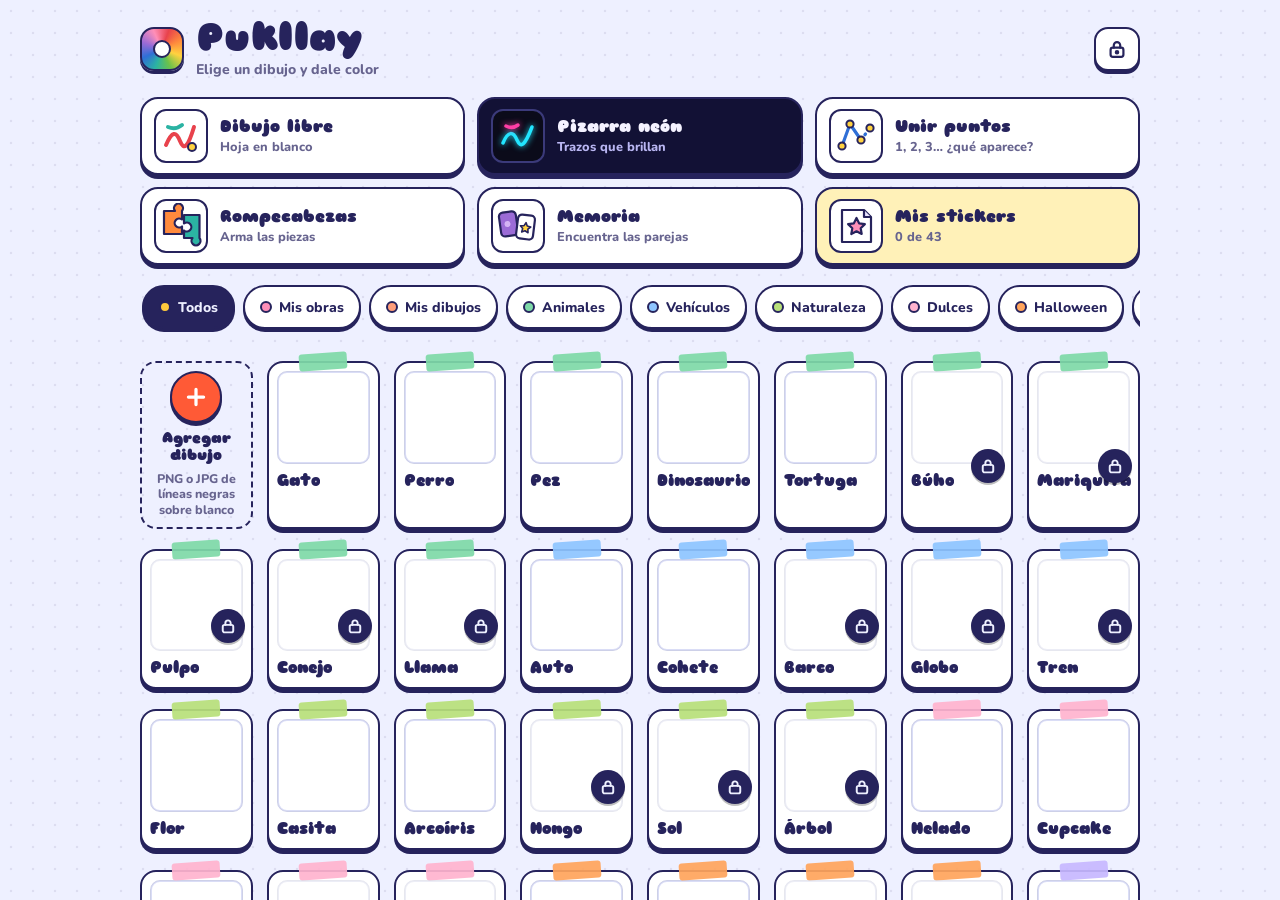
==== commit 01aab7ac: "Rompecabezas: mundos con avance, nivel de 2 piezas, Mis obras y globos sorpresa Co-Authored-By: Clau" ====
--- a/index.html
+++ b/index.html
@@ -102,11 +102,11 @@
   <header class="etop">
     <button class="ibtn" id="puz-back" aria-label="Volver"><svg viewBox="0 0 24 24" fill="none" stroke="currentColor" stroke-width="3" stroke-linecap="round" stroke-linejoin="round"><path d="M15 5l-7 7 7 7"/></svg></button>
     <div class="etitle"><b id="puz-name">Rompecabezas</b><span class="eprog" id="puz-prog" hidden></span></div>
-    <div class="seg" id="puz-lv" role="group" aria-label="Cantidad de piezas"><button data-n="2" aria-label="4 piezas">4</button><button data-n="3" aria-label="9 piezas">9</button><button data-n="4" aria-label="16 piezas">16</button></div>
+    <div class="seg" id="puz-lv" role="group" aria-label="Cantidad de piezas"><button data-n="1" aria-label="2 piezas">2</button><button data-n="2" aria-label="4 piezas">4</button><button data-n="3" aria-label="9 piezas">9</button><button data-n="4" aria-label="16 piezas">16</button></div>
   </header>
   <main class="stage" id="puz-stage">
     <canvas id="pcv" aria-label="Rompecabezas: arrastra las piezas al tablero" hidden></canvas>
-    <div class="dlist" id="puz-list"><div class="grid" id="puz-grid"></div></div>
+    <div class="dlist" id="puz-list"></div>
   </main>
   <p class="hint dhint" id="puz-hint" aria-live="polite"></p>
 </section>
@@ -126,6 +126,7 @@
   </header>
   <main class="stage albstage"><div class="alist" id="alb-list"></div></main>
 </section>
+<canvas id="pop" aria-label="Globos: tócalos para reventarlos" hidden></canvas>
 <div class="party" id="party" role="dialog" aria-modal="true" aria-labelledby="party-t" hidden>
   <canvas id="party-fx" aria-hidden="true"></canvas>
   <div class="pcard">
--- a/styles.css
+++ b/styles.css
@@ -110,10 +110,17 @@
 #puz-stage{position:relative}
 #pcv{display:block;touch-action:none;align-self:start;justify-self:start}
 #puz-lv button{min-width:44px;font-variant-numeric:tabular-nums}
-.pips{position:absolute;top:8px;right:8px;display:flex;gap:4px;padding:4px 5px;border-radius:999px;background:var(--surface);border:2px solid var(--edge)}
+.pips{position:absolute;top:8px;right:8px;display:flex;gap:3px;padding:4px 5px;border-radius:999px;background:var(--surface);border:2px solid var(--edge)}
 .pips i{width:9px;height:9px;border-radius:50%;background:var(--accent-soft)}
 .pips i.on{background:#FFD23F;box-shadow:inset 0 0 0 1.5px #26235C}
 .card.locked .pips{display:none}
+.pworld{margin-bottom:16px}
+.pworld .grid{padding-top:12px}
+.wbar{height:10px;border-radius:999px;background:var(--line);overflow:hidden;border:2px solid var(--edge)}
+.wbar i{display:block;height:100%;border-radius:999px;transition:width .4s}
+.wsub{color:var(--muted);font-weight:800;font-size:.9rem}
+#pop{position:fixed;inset:0;z-index:19;touch-action:none}
+#pop[hidden]{display:none}
 .qcard.neon{background:#121135;color:#F4F2FF}
 .qcard.neon small{color:#B9B6F2}
 .qart{flex:0 0 auto;width:54px;height:54px;border-radius:12px;border:2px solid var(--edge);display:grid;place-items:center;overflow:hidden;background:#FFFFFF}
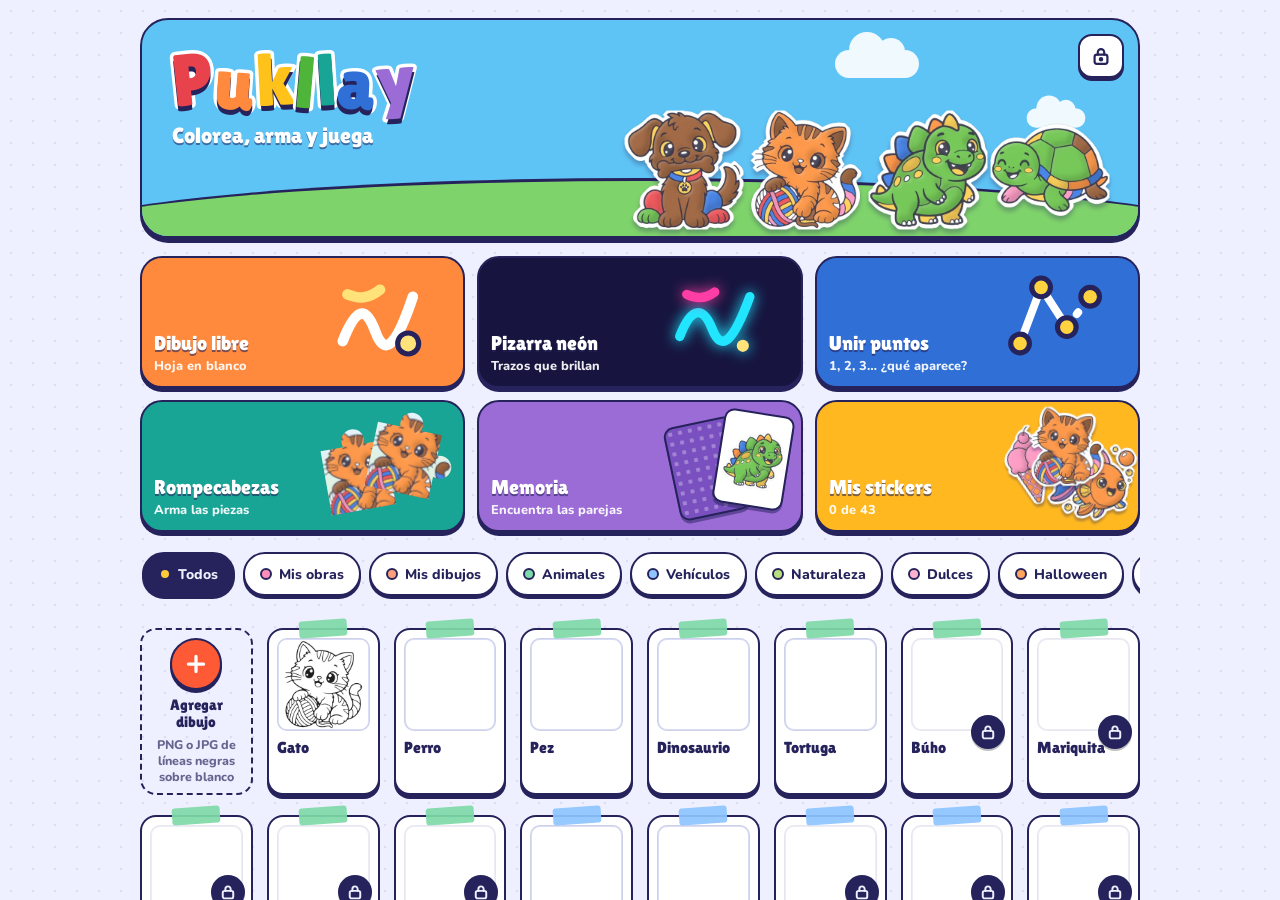
==== commit 0ff590b9: "Nuevo diseño: portada con personajes, tarjetas de colores, letra Lilita One, marco en el tablero y d" ====
--- a/index.html
+++ b/index.html
@@ -22,35 +22,37 @@
 <body>
 <section id="home" class="screen home">
   <div class="hin">
-    <header class="brand">
-      <span class="logo" aria-hidden="true"></span>
-      <div><h1>Pukllay</h1><p class="sub">Elige un dibujo y dale color</p></div>
-      <button class="ibtn" id="parents" aria-label="Zona para padres"><svg viewBox="0 0 24 24" fill="none" stroke="currentColor" stroke-width="2.4" stroke-linecap="round" stroke-linejoin="round" aria-hidden="true"><rect x="5" y="10.5" width="14" height="10" rx="2.5"/><path d="M8.5 10.5V8a3.5 3.5 0 0 1 7 0v2.5"/><circle cx="12" cy="15.5" r="1.3" fill="currentColor"/></svg></button>
+    <header class="hero">
+      <button class="ibtn hlock" id="parents" aria-label="Zona para padres"><svg viewBox="0 0 24 24" fill="none" stroke="currentColor" stroke-width="2.4" stroke-linecap="round" stroke-linejoin="round" aria-hidden="true"><rect x="5" y="10.5" width="14" height="10" rx="2.5"/><path d="M8.5 10.5V8a3.5 3.5 0 0 1 7 0v2.5"/><circle cx="12" cy="15.5" r="1.3" fill="currentColor"/></svg></button>
+      <h1 class="wordmark" aria-label="Pukllay"><span aria-hidden="true">P</span><span aria-hidden="true">u</span><span aria-hidden="true">k</span><span aria-hidden="true">l</span><span aria-hidden="true">l</span><span aria-hidden="true">a</span><span aria-hidden="true">y</span></h1>
+      <p class="sub">Colorea, arma y juega</p>
+      <span class="cloud c1" aria-hidden="true"></span><span class="cloud c2" aria-hidden="true"></span>
+      <div class="hcast" aria-hidden="true"><img src="dibujos/sticker/perro.webp" alt=""><img src="dibujos/sticker/gato.webp" alt=""><img src="dibujos/sticker/dino.webp" alt=""><img src="dibujos/sticker/tortuga.webp" alt=""></div>
     </header>
     <div class="quick">
-      <button class="qcard" id="go-libre">
-        <span class="qart"><svg viewBox="0 0 46 46" fill="none" stroke-linecap="round" stroke-width="4"><path d="M8 32c6-14 10-14 14-4s8 6 14-14" stroke="#E8424C"/><path d="M10 14c5 2 9 2 14-2" stroke="#2BB3A3"/><circle cx="34" cy="34" r="4" fill="#FFD23F" stroke="#26235C" stroke-width="2"/></svg></span>
-        <span><b>Dibujo libre</b><small>Hoja en blanco</small></span>
+      <button class="qcard t-libre" id="go-libre">
+        <span class="qpic"><svg viewBox="0 0 46 46" fill="none" stroke-linecap="round" stroke-width="4.5"><path d="M7 33c6-15 10-15 14-4s9 6 16-15" stroke="#FFFFFF"/><path d="M9 13c5 2 9 2 14-2" stroke="#FFE27A"/><circle cx="35" cy="34" r="4.5" fill="#FFE27A" stroke="#26235C" stroke-width="2.2"/></svg></span>
+        <b>Dibujo libre</b><small>Hoja en blanco</small>
       </button>
-      <button class="qcard neon" id="go-neon">
-        <span class="qart"><svg viewBox="0 0 46 46" fill="none" stroke-linecap="round" stroke-width="3.5"><path d="M8 30c5-12 10-12 14-3s8 5 15-13" stroke="#22E6FF" class="glow-c"/><path d="M11 13c4 2 8 2 12-1" stroke="#FF3EA5" class="glow-p"/></svg></span>
-        <span><b>Pizarra neón</b><small>Trazos que brillan</small></span>
+      <button class="qcard t-neon" id="go-neon">
+        <span class="qpic"><svg viewBox="0 0 46 46" fill="none" stroke-linecap="round" stroke-width="4"><path d="M7 31c5-13 10-13 14-3s9 5 16-14" stroke="#22E6FF" class="glow-c"/><path d="M10 13c4 2 8 2 12-1" stroke="#FF3EA5" class="glow-p"/><circle cx="34" cy="35" r="2.6" fill="#FFE27A" class="glow-c"/></svg></span>
+        <b>Pizarra neón</b><small>Trazos que brillan</small>
       </button>
-      <button class="qcard" id="go-dots">
-        <span class="qart"><svg viewBox="0 0 46 46" fill="none" stroke-linecap="round" stroke-linejoin="round"><path d="M9 33 17 11l11 16" stroke="#2F6FD6" stroke-width="3.2"/><path d="M28 27l9-12" stroke="#2F6FD6" stroke-width="3.2" stroke-dasharray="1 5.5"/><g fill="#FFD23F" stroke="#26235C" stroke-width="2"><circle cx="9" cy="33" r="3.6"/><circle cx="17" cy="11" r="3.6"/><circle cx="28" cy="27" r="3.6"/><circle cx="37" cy="15" r="3.6"/></g></svg></span>
-        <span><b>Unir puntos</b><small>1, 2, 3… ¿qué aparece?</small></span>
+      <button class="qcard t-dots" id="go-dots">
+        <span class="qpic"><svg viewBox="0 0 46 46" fill="none" stroke-linecap="round" stroke-linejoin="round"><path d="M8 34 17 10l11 17" stroke="#FFFFFF" stroke-width="3.4"/><path d="M28 27l10-13" stroke="#FFFFFF" stroke-width="3.4" stroke-dasharray="1 6"/><g fill="#FFD23F" stroke="#26235C" stroke-width="2.2"><circle cx="8" cy="34" r="4"/><circle cx="17" cy="10" r="4"/><circle cx="28" cy="27" r="4"/><circle cx="38" cy="14" r="4"/></g></svg></span>
+        <b>Unir puntos</b><small>1, 2, 3… ¿qué aparece?</small>
       </button>
-      <button class="qcard" id="go-puz">
-        <span class="qart"><svg viewBox="0 0 46 46" stroke="#26235C" stroke-width="2.2" stroke-linejoin="round"><path d="M6 8h11a4.5 4.5 0 1 1 7 0h0v8.5a4.5 4.5 0 1 0 0 7V31H6Z" fill="#FF8A3D"/><path d="M24 16.5a4.5 4.5 0 1 1 0 7V31h8.5a4.5 4.5 0 1 0 7 0V8H24Z" fill="#2BB3A3" transform="translate(2 4)"/></svg></span>
-        <span><b>Rompecabezas</b><small>Arma las piezas</small></span>
+      <button class="qcard t-puz" id="go-puz">
+        <span class="qpic"><img class="pz pz1" src="dibujos/color/gato.webp" alt=""><img class="pz pz2" src="dibujos/color/gato.webp" alt=""></span>
+        <b>Rompecabezas</b><small>Arma las piezas</small>
       </button>
-      <button class="qcard" id="go-mem">
-        <span class="qart"><svg viewBox="0 0 46 46" stroke="#26235C" stroke-width="2.2" stroke-linejoin="round"><rect x="5" y="9" width="17" height="24" rx="4" fill="#9B6BD6" transform="rotate(-8 13 21)"/><rect x="22" y="12" width="17" height="24" rx="4" fill="#FFFFFF" transform="rotate(7 30 24)"/><path d="M30.5 19.5l1.6 3.3 3.6.5-2.6 2.5.6 3.6-3.2-1.7-3.2 1.7.6-3.6-2.6-2.5 3.6-.5Z" fill="#FFD23F" stroke-width="1.6" transform="rotate(7 30 24)"/><circle cx="12.5" cy="21" r="3" fill="#D4B3F5" stroke="none" transform="rotate(-8 13 21)"/></svg></span>
-        <span><b>Memoria</b><small>Encuentra las parejas</small></span>
+      <button class="qcard t-mem" id="go-mem">
+        <span class="qpic"><span class="mc mc1"></span><span class="mc mc2"><img src="dibujos/sticker/dino.webp" alt=""></span></span>
+        <b>Memoria</b><small>Encuentra las parejas</small>
       </button>
-      <button class="qcard stkc" id="go-stk">
-        <span class="qart"><svg viewBox="0 0 46 46" stroke="#26235C" stroke-width="2.2" stroke-linejoin="round"><path d="M9 7h22l7 7v25H9Z" fill="#FFFFFF"/><path d="M31 7v7h7" fill="#E9E5FF"/><path d="M23.5 15l2.6 5.3 5.8.8-4.2 4.1 1 5.8-5.2-2.7-5.2 2.7 1-5.8-4.2-4.1 5.8-.8Z" fill="#FF8FB8"/></svg></span><span class="sdot" id="stk-dot" hidden></span>
-        <span><b>Mis stickers</b><small>Colecciónalos</small></span>
+      <button class="qcard t-stk stkc" id="go-stk">
+        <span class="qpic"><img class="sk sk1" src="dibujos/sticker/helado.webp" alt=""><img class="sk sk2" src="dibujos/sticker/pez.webp" alt=""><img class="sk sk3" src="dibujos/sticker/gato.webp" alt=""></span><span class="sdot" id="stk-dot" hidden></span>
+        <b>Mis stickers</b><small>Colecciónalos</small>
       </button>
     </div>
     <div class="cats" id="cats" role="tablist" aria-label="Categorías"></div>
@@ -102,7 +104,7 @@
   <header class="etop">
     <button class="ibtn" id="puz-back" aria-label="Volver"><svg viewBox="0 0 24 24" fill="none" stroke="currentColor" stroke-width="3" stroke-linecap="round" stroke-linejoin="round"><path d="M15 5l-7 7 7 7"/></svg></button>
     <div class="etitle"><b id="puz-name">Rompecabezas</b><span class="eprog" id="puz-prog" hidden></span></div>
-    <div class="seg" id="puz-lv" role="group" aria-label="Cantidad de piezas"><button data-n="1" aria-label="2 piezas">2</button><button data-n="2" aria-label="4 piezas">4</button><button data-n="3" aria-label="9 piezas">9</button><button data-n="4" aria-label="16 piezas">16</button></div>
+    <button class="ibtn" id="puz-peek" aria-label="Pista: ver la imagen" hidden><svg viewBox="0 0 24 24" fill="none" stroke="currentColor" stroke-width="2.2" stroke-linecap="round" stroke-linejoin="round" aria-hidden="true"><path d="M9 18h6M10 21h4M12 3a6 6 0 0 0-3.5 10.9c.6.5 1 1.2 1 2.1h5c0-.9.4-1.6 1-2.1A6 6 0 0 0 12 3Z" fill="#FFD23F"/></svg></button><div class="seg lvseg" id="puz-lv" role="group" aria-label="Cantidad de piezas"><button data-n="1" aria-label="2 piezas"><svg viewBox="0 0 24 24" aria-hidden="true"><rect x="3.00" y="3.00" width="9.00" height="18.00" fill="#6CC24A"/><rect x="12.00" y="3.00" width="9.00" height="18.00" fill="#FFFFFF"/><rect x="3" y="3" width="18" height="18" rx="2" fill="none" stroke="currentColor" stroke-width="1.6"/></svg><span>2</span></button><button data-n="2" aria-label="4 piezas"><svg viewBox="0 0 24 24" aria-hidden="true"><rect x="3.00" y="3.00" width="9.00" height="9.00" fill="#2BB3A3"/><rect x="12.00" y="3.00" width="9.00" height="9.00" fill="#FFFFFF"/><rect x="3.00" y="12.00" width="9.00" height="9.00" fill="#FFFFFF"/><rect x="12.00" y="12.00" width="9.00" height="9.00" fill="#2BB3A3"/><rect x="3" y="3" width="18" height="18" rx="2" fill="none" stroke="currentColor" stroke-width="1.6"/></svg><span>4</span></button><button data-n="3" aria-label="9 piezas"><svg viewBox="0 0 24 24" aria-hidden="true"><rect x="3.00" y="3.00" width="6.00" height="6.00" fill="#FF8A3D"/><rect x="9.00" y="3.00" width="6.00" height="6.00" fill="#FFFFFF"/><rect x="15.00" y="3.00" width="6.00" height="6.00" fill="#FF8A3D"/><rect x="3.00" y="9.00" width="6.00" height="6.00" fill="#FFFFFF"/><rect x="9.00" y="9.00" width="6.00" height="6.00" fill="#FF8A3D"/><rect x="15.00" y="9.00" width="6.00" height="6.00" fill="#FFFFFF"/><rect x="3.00" y="15.00" width="6.00" height="6.00" fill="#FF8A3D"/><rect x="9.00" y="15.00" width="6.00" height="6.00" fill="#FFFFFF"/><rect x="15.00" y="15.00" width="6.00" height="6.00" fill="#FF8A3D"/><rect x="3" y="3" width="18" height="18" rx="2" fill="none" stroke="currentColor" stroke-width="1.6"/></svg><span>9</span></button><button data-n="4" aria-label="16 piezas"><svg viewBox="0 0 24 24" aria-hidden="true"><rect x="3.00" y="3.00" width="4.50" height="4.50" fill="#E8424C"/><rect x="7.50" y="3.00" width="4.50" height="4.50" fill="#FFFFFF"/><rect x="12.00" y="3.00" width="4.50" height="4.50" fill="#E8424C"/><rect x="16.50" y="3.00" width="4.50" height="4.50" fill="#FFFFFF"/><rect x="3.00" y="7.50" width="4.50" height="4.50" fill="#FFFFFF"/><rect x="7.50" y="7.50" width="4.50" height="4.50" fill="#E8424C"/><rect x="12.00" y="7.50" width="4.50" height="4.50" fill="#FFFFFF"/><rect x="16.50" y="7.50" width="4.50" height="4.50" fill="#E8424C"/><rect x="3.00" y="12.00" width="4.50" height="4.50" fill="#E8424C"/><rect x="7.50" y="12.00" width="4.50" height="4.50" fill="#FFFFFF"/><rect x="12.00" y="12.00" width="4.50" height="4.50" fill="#E8424C"/><rect x="16.50" y="12.00" width="4.50" height="4.50" fill="#FFFFFF"/><rect x="3.00" y="16.50" width="4.50" height="4.50" fill="#FFFFFF"/><rect x="7.50" y="16.50" width="4.50" height="4.50" fill="#E8424C"/><rect x="12.00" y="16.50" width="4.50" height="4.50" fill="#FFFFFF"/><rect x="16.50" y="16.50" width="4.50" height="4.50" fill="#E8424C"/><rect x="3" y="3" width="18" height="18" rx="2" fill="none" stroke="currentColor" stroke-width="1.6"/></svg><span>16</span></button></div>
   </header>
   <main class="stage" id="puz-stage">
     <canvas id="pcv" aria-label="Rompecabezas: arrastra las piezas al tablero" hidden></canvas>
--- a/styles.css
+++ b/styles.css
@@ -1,7 +1,7 @@
 @font-face{font-family:"Nunito";font-style:normal;font-weight:600;font-display:swap;src:url("fonts/nunito-latin-600-normal.woff2") format("woff2")}
 @font-face{font-family:"Nunito";font-style:normal;font-weight:800;font-display:swap;src:url("fonts/nunito-latin-800-normal.woff2") format("woff2")}
 @font-face{font-family:"Nunito";font-style:normal;font-weight:900;font-display:swap;src:url("fonts/nunito-latin-900-normal.woff2") format("woff2")}
-@font-face{font-family:"Sniglet";font-style:normal;font-weight:800;font-display:swap;src:url("fonts/sniglet-latin-800-normal.woff2") format("woff2")}
+@font-face{font-family:"Lilita One";font-style:normal;font-weight:400;font-display:swap;src:url("fonts/lilita-one-latin-400-normal.woff2") format("woff2")}
 :root{color-scheme:light;padding-top:env(safe-area-inset-top,0px);padding-bottom:env(safe-area-inset-bottom,0px)}
 body{margin:0;font-size:14px}
 img{max-width:100%}
@@ -12,7 +12,7 @@
   --bg:#EEF0FF; --dot:rgba(38,35,92,.09); --surface:#FFFFFF; --ink:#26235C; --muted:#67648F; --line:#DADDF6;
   --edge:#26235C; --shadow:#26235C; --accent:#FF5A36; --accent-soft:#FFE3DA; --paper:#FFFFFF;
   --tile:#EEF0FF; --tile-on:#FFFFFF; --tile-ink:#26235C; --tile-muted:#67648F; --sw-ring:rgba(38,35,92,.2);
-  --display:"Sniglet","Nunito",system-ui,sans-serif;
+  --display:"Lilita One","Nunito",system-ui,sans-serif;
   --body:"Nunito",system-ui,-apple-system,"Segoe UI",sans-serif;
 }
 @media (prefers-color-scheme: dark){
@@ -27,7 +27,7 @@
   --edge:#0A0A22; --shadow:#0A0A22; --accent:#FF7452; --accent-soft:#4A2A3A; color-scheme:dark;
   --tile:#C9C7EA; --tile-on:#F4F3FF; --tile-ink:#1E1C45; --tile-muted:#45427A; --sw-ring:rgba(255,255,255,.3);
 }
-html{height:100%;box-sizing:border-box;-webkit-font-smoothing:antialiased;-moz-osx-font-smoothing:grayscale;-webkit-tap-highlight-color:transparent;-webkit-text-size-adjust:100%;overscroll-behavior:none}
+html{height:100%;box-sizing:border-box;font-synthesis:none;-webkit-font-smoothing:antialiased;-moz-osx-font-smoothing:grayscale;-webkit-tap-highlight-color:transparent;-webkit-text-size-adjust:100%;overscroll-behavior:none}
 /* controles: respuesta inmediata al toque y sin seleccionar su texto al mantener presionado */
 button{touch-action:manipulation;user-select:none;-webkit-user-select:none;-webkit-touch-callout:none}
 img.thumb,#cv{-webkit-user-select:none;user-select:none;-webkit-touch-callout:none}
@@ -60,7 +60,54 @@
 .qcard small{display:block;color:var(--muted);font-weight:700;font-size:.8rem;margin-top:2px}
 .qcard.wide{grid-column:1/-1}
 @media (min-width:700px){.quick{grid-template-columns:repeat(3,1fr)}.qcard.wide{grid-column:auto}}
-@media (max-width:699px){.quick{grid-template-columns:repeat(3,1fr);gap:10px}.qcard{flex-direction:column;align-items:center;text-align:center;gap:6px;padding:10px 4px 9px}.qcard small{display:none}.qcard b{font-size:clamp(.74rem,3.4vw,.92rem)}.qart{width:50px;height:50px}.qart svg{width:42px;height:42px}}
+
+.hero{position:relative;overflow:hidden;isolation:isolate;min-height:196px;padding:18px 20px 0;border-radius:28px;
+  background:#5EC4F5;border:2.5px solid var(--edge);box-shadow:0 5px 0 var(--shadow);color:#FFFFFF}
+.hero::after{content:"";position:absolute;z-index:-1;left:-12%;right:-12%;bottom:-74px;height:132px;border-radius:50%;background:#7FD36B;border-top:3px solid var(--edge)}
+.hlock{position:absolute;top:14px;right:14px;z-index:2;color:var(--ink)}
+.wordmark{font-family:var(--display);font-weight:400;font-size:clamp(3rem,13vw,4.6rem);line-height:.9;letter-spacing:.01em;display:flex}
+.wordmark span{display:inline-block;-webkit-text-stroke:7px #FFFFFF;paint-order:stroke fill;text-shadow:0 5px 0 var(--edge)}
+.wordmark span:nth-child(1){color:#E8424C;transform:rotate(-6deg)}
+.wordmark span:nth-child(2){color:#FF8A3D;transform:translateY(4px) rotate(4deg)}
+.wordmark span:nth-child(3){color:#FFC21A;transform:rotate(-3deg)}
+.wordmark span:nth-child(4){color:#4FB43A;transform:translateY(3px) rotate(5deg)}
+.wordmark span:nth-child(5){color:#19A595;transform:rotate(-4deg)}
+.wordmark span:nth-child(6){color:#2F6FD6;transform:translateY(4px) rotate(3deg)}
+.wordmark span:nth-child(7){color:#9B6BD6;transform:rotate(-5deg)}
+.hero .sub{font-family:var(--display);font-weight:400;font-size:clamp(1.1rem,4.4vw,1.4rem);color:#FFFFFF;margin-top:10px;text-shadow:0 2px 0 rgba(38,35,92,.55)}
+.cloud{position:absolute;z-index:-1;width:84px;height:28px;border-radius:999px;background:#FFFFFF;opacity:.9}
+.cloud::before,.cloud::after{content:"";position:absolute;background:#FFFFFF;border-radius:50%}
+.cloud::before{width:36px;height:36px;left:14px;top:-18px}.cloud::after{width:28px;height:28px;left:42px;top:-12px}
+.c1{top:30px;right:22%}.c2{top:84px;right:4%;transform:scale(.7)}
+.hcast{display:flex;justify-content:flex-end;align-items:flex-end;gap:2px;margin-top:-6px;padding-right:2px;height:94px}
+.hcast img{width:clamp(64px,21vw,100px);height:auto;aspect-ratio:1;object-fit:contain;filter:drop-shadow(0 4px 2px rgba(38,35,92,.3));animation:bob 3.2s ease-in-out infinite;transform-origin:50% 100%}
+.hcast img:nth-child(2){animation-delay:-.8s}.hcast img:nth-child(3){animation-delay:-1.6s}.hcast img:nth-child(4){animation-delay:-2.4s}
+@keyframes bob{0%,100%{transform:translateY(0) rotate(0)}50%{transform:translateY(-7px) rotate(-3deg)}}
+@media (min-width:700px){.hero{min-height:220px;padding:26px 30px 0}.hcast{position:absolute;right:26px;bottom:6px;margin:0;height:auto}.hcast img{width:120px}}
+/* tarjetas de juegos: un color por juego y un dibujo grande */
+.quick .qcard{position:relative;display:flex;flex-direction:column;align-items:flex-start;justify-content:flex-end;gap:2px;min-height:118px;padding:10px 12px 11px;
+  text-align:left;border-radius:22px;color:#FFFFFF;overflow:hidden;background:var(--t,#FF8A3D)}
+.quick .qcard b{font-family:var(--display);font-weight:400;font-size:clamp(.98rem,4.1vw,1.25rem);line-height:1.02;text-shadow:0 2px 0 rgba(38,35,92,.6);position:relative;text-wrap:balance}
+.quick .qcard small{position:relative;color:rgba(255,255,255,.92);font-weight:800;font-size:.8rem}
+.qpic{position:absolute;inset:6px 6px auto auto;width:62%;height:62%;display:block;pointer-events:none}
+.qpic svg{width:100%;height:100%;display:block}
+.t-libre{--t:#FF8A3D}.t-neon{--t:#17153F}.t-dots{--t:#2F6FD6}.t-puz{--t:#19A595}.t-mem{--t:#9B6BD6}.t-stk{--t:#FFB81F}
+.t-neon b{text-shadow:0 0 10px rgba(34,230,255,.65),0 2px 0 #000}
+.t-stk b{text-shadow:0 2px 0 rgba(38,35,92,.75)}
+.pz{position:absolute;width:62%;height:auto;aspect-ratio:1;object-fit:cover;border-radius:0;
+  -webkit-mask:url("data:image/svg+xml,%3Csvg xmlns='http://www.w3.org/2000/svg' viewBox='0 0 100 100'%3E%3Cpath d='M10 22h24a12 12 0 1 1 22 0h22v22a12 12 0 1 1 0 22v24H10Z'/%3E%3C/svg%3E") center/100% 100% no-repeat;
+  mask:url("data:image/svg+xml,%3Csvg xmlns='http://www.w3.org/2000/svg' viewBox='0 0 100 100'%3E%3Cpath d='M10 22h24a12 12 0 1 1 22 0h22v22a12 12 0 1 1 0 22v24H10Z'/%3E%3C/svg%3E") center/100% 100% no-repeat;filter:drop-shadow(0 3px 0 rgba(38,35,92,.5))}
+.pz1{right:30%;top:14%;object-position:20% 30%;transform:rotate(-10deg)}
+.pz2{right:0;top:0;object-position:70% 40%;transform:rotate(12deg)}
+.mc{position:absolute;width:46%;aspect-ratio:3/4;border-radius:10px;border:2.5px solid var(--edge);box-shadow:0 3px 0 rgba(38,35,92,.5)}
+.mc1{right:34%;top:12%;transform:rotate(-12deg);background:radial-gradient(circle,rgba(255,255,255,.3) 0 2px,transparent 2.5px) 0 0/10px 10px,#7A4FC0}
+.mc2{right:4%;top:4%;transform:rotate(9deg);background:#FFFFFF;display:grid;place-items:center}
+.mc2 img{width:88%;height:auto}
+.sk{position:absolute;width:52%;height:auto;filter:drop-shadow(0 3px 1px rgba(38,35,92,.35))}
+.sk1{right:40%;top:16%;transform:rotate(-14deg)}.sk2{right:0;top:30%;transform:rotate(12deg)}.sk3{right:16%;top:-2%;transform:rotate(-2deg)}
+@media (max-width:699px){.quick{grid-template-columns:repeat(3,1fr);gap:10px}.quick .qcard{min-height:112px;padding:8px 9px 9px}.quick .qcard small{display:none}.qpic{width:72%;height:68%}}
+@media (min-width:700px){.quick .qcard{min-height:132px}.qpic{width:48%;height:84%}}
+@media (prefers-reduced-motion: reduce){.hcast img{animation:none}}
 .dlist{align-self:stretch;justify-self:stretch;min-height:0;overflow-y:auto;overscroll-behavior:contain;padding:2px 2px 12px}
 #dcv{display:block;width:100%;height:100%;touch-action:none}
 .dhint{text-align:center;min-height:1.5em}
@@ -94,7 +141,7 @@
 .snew{position:absolute;top:-4px;right:-4px;padding:2px 7px;border-radius:999px;background:#E8424C;color:#FFFFFF;font-weight:900;font-size:.68rem;border:2px solid var(--edge)}
 .stk.wig img{animation:wig .6s ease-out}
 @keyframes wig{0%{transform:none}25%{transform:rotate(-10deg) scale(1.15)}55%{transform:rotate(8deg) scale(1.08)}100%{transform:none}}
-.qcard.stkc{background:#FFF1B8}
+
 .qcard.stkc{position:relative}
 .sdot{position:absolute;top:6px;right:6px;min-width:22px;height:22px;padding:0 5px;border-radius:999px;background:#E8424C;color:#FFFFFF;font-weight:900;font-size:.72rem;display:grid;place-items:center;border:2px solid var(--edge)}
 .sdot[hidden]{display:none}
@@ -109,7 +156,11 @@
 @media (prefers-reduced-motion: reduce){#party-img.alive,.mcard.ok .mi,.stk.wig img{animation:none}.mi{transition:none}.pstk.in{animation:none;transform:rotate(8deg)}}
 #puz-stage{position:relative}
 #pcv{display:block;touch-action:none;align-self:start;justify-self:start}
-#puz-lv button{min-width:44px;font-variant-numeric:tabular-nums}
+#puz-lv button{min-width:44px;font-variant-numeric:tabular-nums;display:inline-flex;flex-direction:column;align-items:center;justify-content:center;gap:0;line-height:1}
+.lvseg svg{width:18px;height:18px;display:block}
+.lvseg span{font-size:.72rem;font-weight:900;margin-top:1px}
+#puz-peek{flex:0 0 auto}
+@media (max-width:430px){#puz .etitle b{display:none}}
 .pips{position:absolute;top:8px;right:8px;display:flex;gap:3px;padding:4px 5px;border-radius:999px;background:var(--surface);border:2px solid var(--edge)}
 .pips i{width:9px;height:9px;border-radius:50%;background:var(--accent-soft)}
 .pips i.on{background:#FFD23F;box-shadow:inset 0 0 0 1.5px #26235C}
@@ -234,6 +285,7 @@
 /* en celulares la hoja usa también los márgenes laterales: el dibujo sale lo más grande que permite el ancho */
 @media (max-width:600px){.editor .stage{margin-inline:calc(-1 * max(10px,env(safe-area-inset-left,0px)) + 4px)}}
 .paper{position:relative;background:var(--paper);border:3px solid var(--edge);border-radius:20px;overflow:hidden;box-shadow:0 6px 0 var(--shadow)}
+#paper,#dots-paper{box-shadow:0 0 0 8px var(--frame,#FFC93C),0 0 0 10.5px var(--edge),0 8px 0 10.5px var(--shadow)}
 #cv{display:block;width:100%;height:100%;touch-action:none;cursor:crosshair}
 #fx{position:absolute;inset:0;width:100%;height:100%;pointer-events:none}
 .busy{position:absolute;inset:0;display:grid;place-items:center;font-weight:900;color:#67648F;background:#FFFFFF}
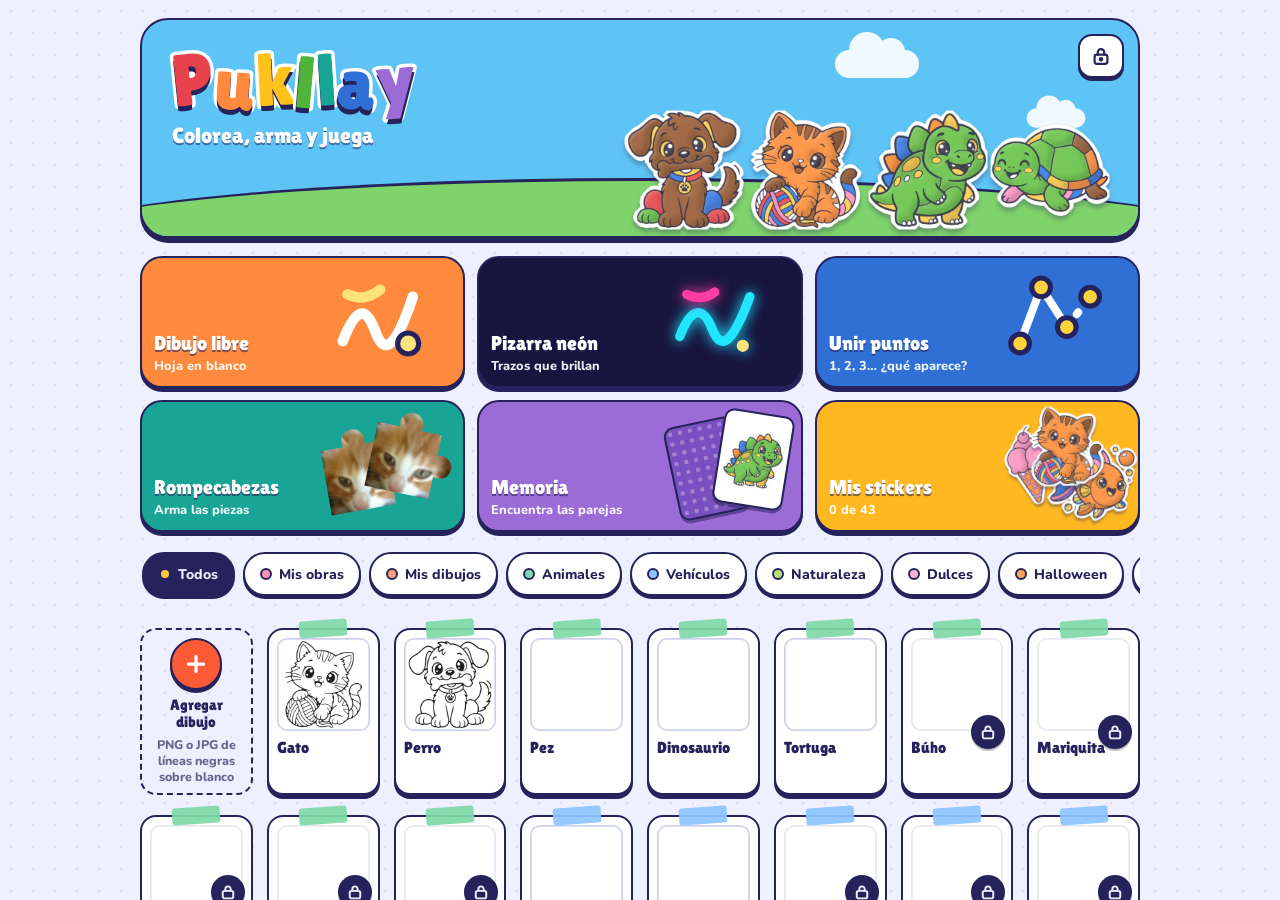
==== commit cff62018: "Rompecabezas y memoria con fotos reales de animales (Wikimedia Commons, licencias libres) y créditos" ====
--- a/index.html
+++ b/index.html
@@ -170,6 +170,7 @@
       <button class="switch prow" id="pz-music" role="switch"><span>Música de fondo</span><span class="track"></span></button>
       <button class="switch prow" id="pz-voice"><span>Elegir voz</span><span aria-hidden="true">›</span></button>
       <button class="switch prow danger" id="pz-reset"><span>Borrar todo el progreso</span></button>
+      <details class="pcred"><summary>Créditos de las fotos</summary><p>Las fotos del rompecabezas y la memoria vienen de Wikimedia Commons, con licencias libres para uso comercial.</p><ul><li><b>Gato</b>: «Closeup of Orange Kitten.jpg», de Miscellaneous contributor, CC0. Recortada.</li><li><b>Perro</b>: «Fawn and white Welsh Corgi puppy standing on rear legs and sticking ou», de Huoadg5888, CC0. Recortada.</li><li><b>Pez</b>: «Common clownfish.jpg», de Janderk, Public domain. Recortada.</li><li><b>Tortuga</b>: «Swim baby turtle, swim! 06.jpg», de Luhur wi, CC BY-SA 4.0. Recortada.</li><li><b>Búho</b>: «Eurasian eagle-owl (44088).jpg», de Rhododendrites, CC BY-SA 4.0. Recortada.</li><li><b>Mariquita</b>: «Ladybird on a stinging nettle leaf in the neighbour&#x27;s garden at La Qui», de William Warby, CC BY 2.0. Recortada.</li><li><b>Pulpo</b>: «Octopus in the New England Aquarium.jpg», de Betty Wills (Atsme), CC BY-SA 4.0. Recortada.</li><li><b>Conejo</b>: «Bunny rabbit at Alligator Bay, Beauvoir, France.jpg», de William Warby, CC BY 2.0. Recortada.</li><li><b>Llama</b>: «Llama on Machu Picchu.jpg», de Alexandre Buisse (Nattfodd), CC BY-SA 3.0. Recortada.</li></ul></details>
       <p class="pnote">Pukllay no tiene anuncios y no recoge ningún dato. Los pagos los procesa Google Play. Los dibujos se guardan solo en este equipo.</p>
       <p class="pver">Versión 1.0.0</p>
     </div>
--- a/styles.css
+++ b/styles.css
@@ -347,6 +347,10 @@
 .prow.danger{color:#B4232F;justify-content:flex-start}
 .prow.danger.armed{background:#E8424C;color:#FFFFFF}
 .pnote{font-size:.85rem!important;text-align:center}
+.pcred{font-size:.8rem;color:var(--muted);font-weight:700;margin-top:6px}
+.pcred summary{cursor:pointer;font-weight:900;color:var(--ink);padding:8px 0;min-height:44px;display:flex;align-items:center}
+.pcred ul{margin:6px 0 0;padding-left:18px;display:grid;gap:4px}
+.pcred b{color:var(--ink)}
 .card.locked .thumb{opacity:.5;filter:grayscale(.35)}
 .lockb{position:absolute;right:6px;bottom:44px;width:34px;height:34px;border-radius:50%;display:grid;place-items:center;background:var(--ink);color:var(--bg);box-shadow:0 2px 0 rgba(0,0,0,.25)}
 .lockb svg{width:18px;height:18px}
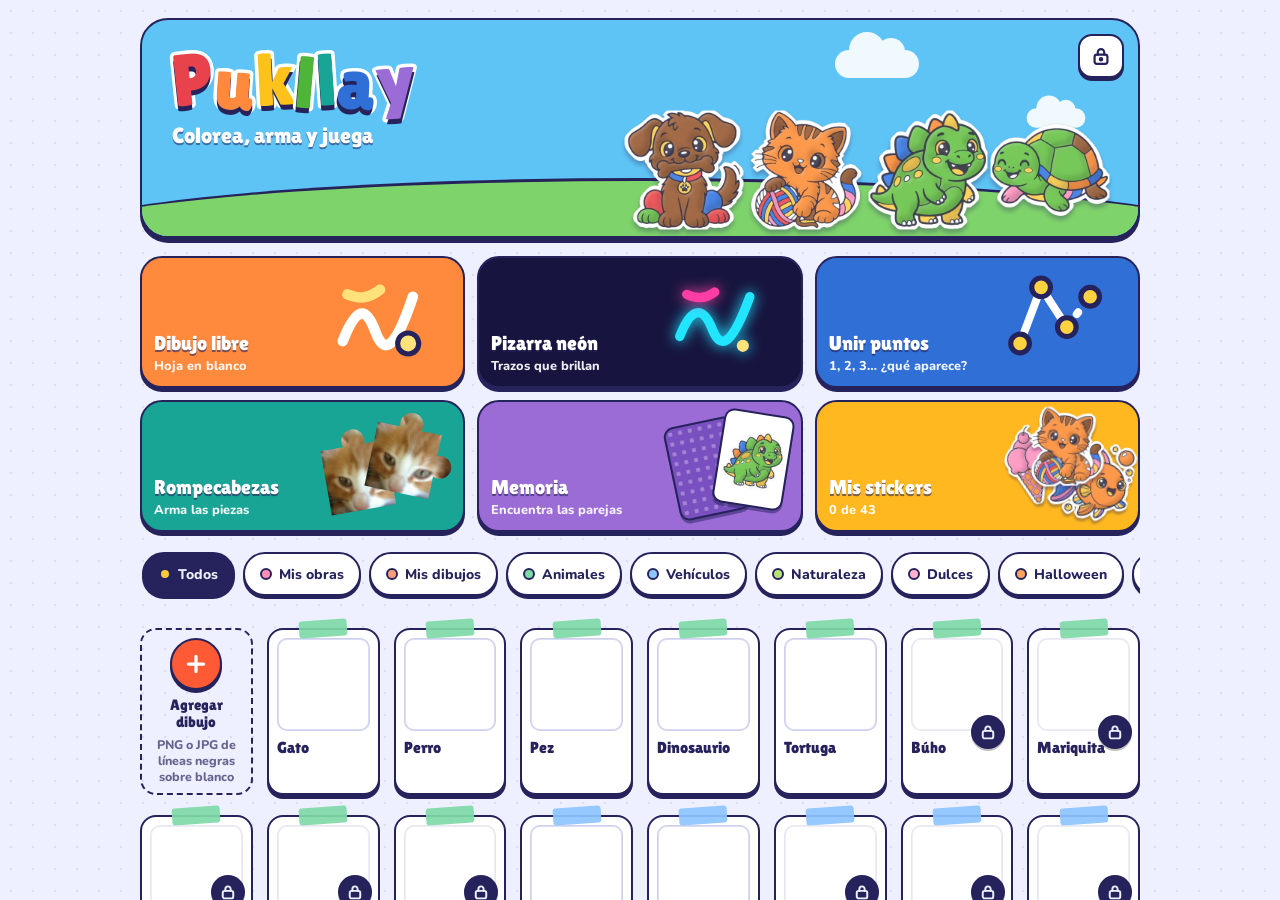
==== commit 1a448a53: "Fotos reales en los 30 rompecabezas (Wikimedia Commons) con sus créditos Co-Authored-By: Claude Opus" ====
--- a/index.html
+++ b/index.html
@@ -170,7 +170,7 @@
       <button class="switch prow" id="pz-music" role="switch"><span>Música de fondo</span><span class="track"></span></button>
       <button class="switch prow" id="pz-voice"><span>Elegir voz</span><span aria-hidden="true">›</span></button>
       <button class="switch prow danger" id="pz-reset"><span>Borrar todo el progreso</span></button>
-      <details class="pcred"><summary>Créditos de las fotos</summary><p>Las fotos del rompecabezas y la memoria vienen de Wikimedia Commons, con licencias libres para uso comercial.</p><ul><li><b>Gato</b>: «Closeup of Orange Kitten.jpg», de Miscellaneous contributor, CC0. Recortada.</li><li><b>Perro</b>: «Fawn and white Welsh Corgi puppy standing on rear legs and sticking ou», de Huoadg5888, CC0. Recortada.</li><li><b>Pez</b>: «Common clownfish.jpg», de Janderk, Public domain. Recortada.</li><li><b>Tortuga</b>: «Swim baby turtle, swim! 06.jpg», de Luhur wi, CC BY-SA 4.0. Recortada.</li><li><b>Búho</b>: «Eurasian eagle-owl (44088).jpg», de Rhododendrites, CC BY-SA 4.0. Recortada.</li><li><b>Mariquita</b>: «Ladybird on a stinging nettle leaf in the neighbour&#x27;s garden at La Qui», de William Warby, CC BY 2.0. Recortada.</li><li><b>Pulpo</b>: «Octopus in the New England Aquarium.jpg», de Betty Wills (Atsme), CC BY-SA 4.0. Recortada.</li><li><b>Conejo</b>: «Bunny rabbit at Alligator Bay, Beauvoir, France.jpg», de William Warby, CC BY 2.0. Recortada.</li><li><b>Llama</b>: «Llama on Machu Picchu.jpg», de Alexandre Buisse (Nattfodd), CC BY-SA 3.0. Recortada.</li></ul></details>
+      <details class="pcred"><summary>Créditos de las fotos</summary><p>Las fotos del rompecabezas y la memoria vienen de Wikimedia Commons, con licencias libres para uso comercial.</p><ul><li><b>Gato</b>: «Closeup of Orange Kitten.jpg», de Miscellaneous contributor, CC0. Recortada.</li><li><b>Perro</b>: «Fawn and white Welsh Corgi puppy standing on rear legs and sticking ou», de Huoadg5888, CC0. Recortada.</li><li><b>Pez</b>: «Common clownfish.jpg», de Janderk, Public domain. Recortada.</li><li><b>Dinosaurio</b>: «Dinosaur statue in Dominican Republic.jpg», de Oleg Yunakov, CC BY-SA 4.0. Recortada.</li><li><b>Tortuga</b>: «Swim baby turtle, swim! 06.jpg», de Luhur wi, CC BY-SA 4.0. Recortada.</li><li><b>Búho</b>: «Eurasian eagle-owl (44088).jpg», de Rhododendrites, CC BY-SA 4.0. Recortada.</li><li><b>Mariquita</b>: «Ladybird on a stinging nettle leaf in the neighbour&#x27;s garden at La Qui», de William Warby, CC BY 2.0. Recortada.</li><li><b>Pulpo</b>: «Octopus in the New England Aquarium.jpg», de Betty Wills (Atsme), CC BY-SA 4.0. Recortada.</li><li><b>Conejo</b>: «Bunny rabbit at Alligator Bay, Beauvoir, France.jpg», de William Warby, CC BY 2.0. Recortada.</li><li><b>Llama</b>: «Llama on Machu Picchu.jpg», de Alexandre Buisse (Nattfodd), CC BY-SA 3.0. Recortada.</li><li><b>Auto</b>: «Red car toy.jpg», de Jebulon, CC0. Recortada.</li><li><b>Cohete</b>: «Soyuz TMA-5 launch.jpg», de Bill Ingalls, Public domain. Recortada.</li><li><b>Barco</b>: «Sonic 23 sailboat Gyp Sea 8558.jpg», de Ahunt, CC0. Recortada.</li><li><b>Globo</b>: «Hot-air balloon in Tambov - 02.jpg», de Alexander Novikov, CC BY-SA 4.0. Recortada.</li><li><b>Tren</b>: «Rostov-on-Don. Museum of North Caucasus Railway, steam locomotive LV-0», de Alexxx1979, CC BY-SA 4.0. Recortada.</li><li><b>Flor</b>: «Sonnenblume Helianthus 1.JPG», de böhringer friedrich, CC BY-SA 2.5. Recortada.</li><li><b>Casita</b>: «Cottage in the gardens of Lanhydrock House - geograph.org.uk - 4967095», de Derek Voller, CC BY-SA 2.0. Recortada.</li><li><b>Arcoíris</b>: «Landscape with rainbow and the Old Bridge over the Nam Khan river in L», de Basile Morin, CC BY-SA 4.0. Recortada.</li><li><b>Hongo</b>: «Amanita muscaria tyndrum.jpg», de Tim Bekaert, Public domain. Recortada.</li><li><b>Sol</b>: «Sun Sunset Sky.jpg», de Unknown authorUnknown author, CC0. Recortada.</li><li><b>Árbol</b>: «A tree on Port Meadow - geograph.org.uk - 3783551.jpg», de Steve Daniels, CC BY-SA 2.0. Recortada.</li><li><b>Helado</b>: «An ice cream cone at a Ben &amp; Jerry&#x27;s shop in Montreal.jpg», de Harrison Keely, CC BY 4.0. Recortada.</li><li><b>Cupcake</b>: «Cupcake with yellow frosting in hand (18682082151).jpg», de Personal Creations, CC BY 2.0. Recortada.</li><li><b>Dona</b>: «Sprinkles (4950788746).jpg», de manda_wong, CC BY 2.0. Recortada.</li><li><b>Torta</b>: «Italy - birthday cake with candles 1.jpg», de Francesca Cesa Bianchi, Milano, CC BY-SA 3.0 it. Recortada.</li><li><b>Paleta</b>: «Lollipop-Rainbox-Swirl.jpg», de Evan-Amos, CC0. Recortada.</li><li><b>Calabaza</b>: «Jack o lantern pumpkin in leaves.jpg», de Unknown authorUnknown author, Public domain. Recortada.</li><li><b>Fantasma</b>: «Halloween (19413609774).jpg», de Evan Delshaw, CC BY 2.0. Recortada.</li><li><b>Gatito con sombrero</b>: «Black kitten July August 2009-1.jpg», de Alvesgaspar, CC BY-SA 3.0. Recortada.</li><li><b>Murciélago</b>: «Lesser short-nosed fruit bat (Cynopterus brachyotis).jpg», de Anton 17, CC BY-SA 4.0. Recortada.</li></ul></details>
       <p class="pnote">Pukllay no tiene anuncios y no recoge ningún dato. Los pagos los procesa Google Play. Los dibujos se guardan solo en este equipo.</p>
       <p class="pver">Versión 1.0.0</p>
     </div>
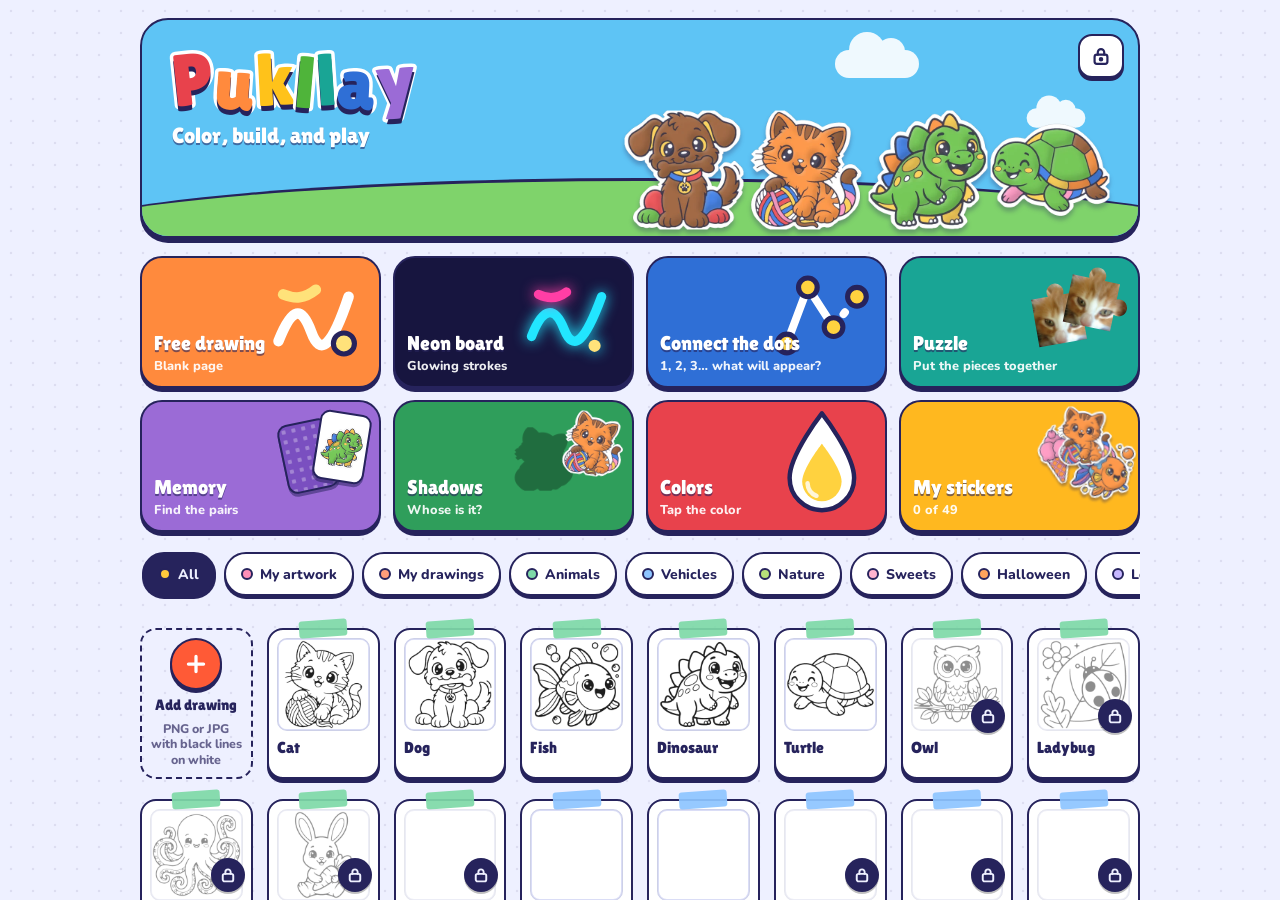
==== commit b0ab2a4d: "Sombras, Colores y versión en inglés Dos juegos nuevos (emparejar sombras y encontrar colores) con s" ====
--- a/index.html
+++ b/index.html
@@ -50,6 +50,14 @@
         <span class="qpic"><span class="mc mc1"></span><span class="mc mc2"><img src="dibujos/sticker/dino.webp" alt=""></span></span>
         <b>Memoria</b><small>Encuentra las parejas</small>
       </button>
+      <button class="qcard t-sha" id="go-sha">
+        <span class="qpic"><img class="sha-q1" src="dibujos/sticker/gato.webp" alt=""><img class="sha-q2" src="dibujos/sticker/gato.webp" alt=""></span>
+        <b>Sombras</b><small>¿De quién es?</small>
+      </button>
+      <button class="qcard t-col" id="go-col">
+        <span class="qpic"><svg viewBox="0 0 100 120" aria-hidden="true"><path d="M50 6C50 6 14 52 14 78a36 36 0 0 0 72 0C86 52 50 6 50 6Z" fill="#FFFFFF" stroke="#26235C" stroke-width="5" stroke-linejoin="round"/><path d="M50 40C50 40 28 68 28 82a22 22 0 0 0 44 0C72 68 50 40 50 40Z" fill="#FFD23F"/><path d="M34 84a16 16 0 0 0 10 14" fill="none" stroke="rgba(255,255,255,.8)" stroke-width="5" stroke-linecap="round"/></svg></span>
+        <b>Colores</b><small>Toca el color</small>
+      </button>
       <button class="qcard t-stk stkc" id="go-stk">
         <span class="qpic"><img class="sk sk1" src="dibujos/sticker/helado.webp" alt=""><img class="sk sk2" src="dibujos/sticker/pez.webp" alt=""><img class="sk sk3" src="dibujos/sticker/gato.webp" alt=""></span><span class="sdot" id="stk-dot" hidden></span>
         <b>Mis stickers</b><small>Colecciónalos</small>
@@ -129,6 +137,30 @@
   <main class="stage albstage"><div class="alist" id="alb-list"></div></main>
 </section>
 <canvas id="pop" aria-label="Globos: tócalos para reventarlos" hidden></canvas>
+<section id="sha" class="screen editor" hidden>
+  <header class="etop">
+    <button class="ibtn" id="sha-back" aria-label="Volver"><svg viewBox="0 0 24 24" fill="none" stroke="currentColor" stroke-width="3" stroke-linecap="round" stroke-linejoin="round"><path d="M15 5l-7 7 7 7"/></svg></button>
+    <div class="etitle"><b>Sombras</b><span class="eprog" id="sha-prog" hidden></span></div>
+    <div class="seg" id="sha-lv" role="group" aria-label="Cantidad de figuras"><button data-n="3" aria-label="3 figuras">3</button><button data-n="4" aria-label="4 figuras">4</button><button data-n="6" aria-label="6 figuras">6</button></div>
+  </header>
+  <main class="stage" id="sha-stage"><div class="sha-board" id="sha-board"><div class="sha-row" id="sha-slots"></div><div class="sha-row" id="sha-tray"></div></div></main>
+  <p class="hint dhint" id="sha-hint" aria-live="polite"></p>
+</section>
+<section id="col" class="screen editor" hidden>
+  <header class="etop">
+    <button class="ibtn" id="col-back" aria-label="Volver"><svg viewBox="0 0 24 24" fill="none" stroke="currentColor" stroke-width="3" stroke-linecap="round" stroke-linejoin="round"><path d="M15 5l-7 7 7 7"/></svg></button>
+    <div class="etitle"><b>Colores</b><span class="eprog" id="col-prog" hidden></span></div>
+    <div class="seg" id="col-lv" role="group" aria-label="Cantidad de dibujos"><button data-n="3" aria-label="3 dibujos">3</button><button data-n="4" aria-label="4 dibujos">4</button><button data-n="6" aria-label="6 dibujos">6</button></div>
+  </header>
+  <main class="stage" id="col-stage"><div class="col-wrap">
+    <div class="col-top" id="col-top">
+      <div class="col-ask"><svg class="col-drop" id="col-drop" viewBox="0 0 100 120" aria-hidden="true"><path d="M50 6C50 6 14 52 14 78a36 36 0 0 0 72 0C86 52 50 6 50 6Z" fill="var(--c,#ccc)" stroke="#26235C" stroke-width="5" stroke-linejoin="round"/><path d="M30 80a20 20 0 0 0 12 18" fill="none" stroke="rgba(255,255,255,.7)" stroke-width="6" stroke-linecap="round"/></svg><b class="col-say" id="col-say"></b></div>
+      <div class="col-stars" id="col-stars" aria-hidden="true"></div>
+    </div>
+    <div class="col-grid" id="col-grid"></div>
+  </div></main>
+  <p class="hint dhint" id="col-hint" aria-live="polite"></p>
+</section>
 <div class="party" id="party" role="dialog" aria-modal="true" aria-labelledby="party-t" hidden>
   <canvas id="party-fx" aria-hidden="true"></canvas>
   <div class="pcard">
@@ -169,6 +201,7 @@
       <button class="switch prow" id="pz-sound" role="switch"><span>Voz y sonidos</span><span class="track"></span></button>
       <button class="switch prow" id="pz-music" role="switch"><span>Música de fondo</span><span class="track"></span></button>
       <button class="switch prow" id="pz-voice"><span>Elegir voz</span><span aria-hidden="true">›</span></button>
+      <button class="switch prow" id="pz-lang"><span>Idioma: Español</span><span aria-hidden="true">›</span></button>
       <button class="switch prow danger" id="pz-reset"><span>Borrar todo el progreso</span></button>
       <details class="pcred"><summary>Créditos de las fotos</summary><p>Las fotos del rompecabezas y la memoria vienen de Wikimedia Commons, con licencias libres para uso comercial.</p><ul><li><b>Gato</b>: «Closeup of Orange Kitten.jpg», de Miscellaneous contributor, CC0. Recortada.</li><li><b>Perro</b>: «Fawn and white Welsh Corgi puppy standing on rear legs and sticking ou», de Huoadg5888, CC0. Recortada.</li><li><b>Pez</b>: «Common clownfish.jpg», de Janderk, Public domain. Recortada.</li><li><b>Dinosaurio</b>: «Dinosaur statue in Dominican Republic.jpg», de Oleg Yunakov, CC BY-SA 4.0. Recortada.</li><li><b>Tortuga</b>: «Swim baby turtle, swim! 06.jpg», de Luhur wi, CC BY-SA 4.0. Recortada.</li><li><b>Búho</b>: «Eurasian eagle-owl (44088).jpg», de Rhododendrites, CC BY-SA 4.0. Recortada.</li><li><b>Mariquita</b>: «Ladybird on a stinging nettle leaf in the neighbour&#x27;s garden at La Qui», de William Warby, CC BY 2.0. Recortada.</li><li><b>Pulpo</b>: «Octopus in the New England Aquarium.jpg», de Betty Wills (Atsme), CC BY-SA 4.0. Recortada.</li><li><b>Conejo</b>: «Bunny rabbit at Alligator Bay, Beauvoir, France.jpg», de William Warby, CC BY 2.0. Recortada.</li><li><b>Llama</b>: «Llama on Machu Picchu.jpg», de Alexandre Buisse (Nattfodd), CC BY-SA 3.0. Recortada.</li><li><b>Auto</b>: «Red car toy.jpg», de Jebulon, CC0. Recortada.</li><li><b>Cohete</b>: «Soyuz TMA-5 launch.jpg», de Bill Ingalls, Public domain. Recortada.</li><li><b>Barco</b>: «Sonic 23 sailboat Gyp Sea 8558.jpg», de Ahunt, CC0. Recortada.</li><li><b>Globo</b>: «Hot-air balloon in Tambov - 02.jpg», de Alexander Novikov, CC BY-SA 4.0. Recortada.</li><li><b>Tren</b>: «Rostov-on-Don. Museum of North Caucasus Railway, steam locomotive LV-0», de Alexxx1979, CC BY-SA 4.0. Recortada.</li><li><b>Flor</b>: «Sonnenblume Helianthus 1.JPG», de böhringer friedrich, CC BY-SA 2.5. Recortada.</li><li><b>Casita</b>: «Cottage in the gardens of Lanhydrock House - geograph.org.uk - 4967095», de Derek Voller, CC BY-SA 2.0. Recortada.</li><li><b>Arcoíris</b>: «Landscape with rainbow and the Old Bridge over the Nam Khan river in L», de Basile Morin, CC BY-SA 4.0. Recortada.</li><li><b>Hongo</b>: «Amanita muscaria tyndrum.jpg», de Tim Bekaert, Public domain. Recortada.</li><li><b>Sol</b>: «Sun Sunset Sky.jpg», de Unknown authorUnknown author, CC0. Recortada.</li><li><b>Árbol</b>: «A tree on Port Meadow - geograph.org.uk - 3783551.jpg», de Steve Daniels, CC BY-SA 2.0. Recortada.</li><li><b>Helado</b>: «An ice cream cone at a Ben &amp; Jerry&#x27;s shop in Montreal.jpg», de Harrison Keely, CC BY 4.0. Recortada.</li><li><b>Cupcake</b>: «Cupcake with yellow frosting in hand (18682082151).jpg», de Personal Creations, CC BY 2.0. Recortada.</li><li><b>Dona</b>: «Sprinkles (4950788746).jpg», de manda_wong, CC BY 2.0. Recortada.</li><li><b>Torta</b>: «Italy - birthday cake with candles 1.jpg», de Francesca Cesa Bianchi, Milano, CC BY-SA 3.0 it. Recortada.</li><li><b>Paleta</b>: «Lollipop-Rainbox-Swirl.jpg», de Evan-Amos, CC0. Recortada.</li><li><b>Calabaza</b>: «Jack o lantern pumpkin in leaves.jpg», de Unknown authorUnknown author, Public domain. Recortada.</li><li><b>Fantasma</b>: «Halloween (19413609774).jpg», de Evan Delshaw, CC BY 2.0. Recortada.</li><li><b>Gatito con sombrero</b>: «Black kitten July August 2009-1.jpg», de Alvesgaspar, CC BY-SA 3.0. Recortada.</li><li><b>Murciélago</b>: «Lesser short-nosed fruit bat (Cynopterus brachyotis).jpg», de Anton 17, CC BY-SA 4.0. Recortada.</li></ul></details>
       <p class="pnote">Pukllay no tiene anuncios y no recoge ningún dato. Los pagos los procesa Google Play. Los dibujos se guardan solo en este equipo.</p>
--- a/styles.css
+++ b/styles.css
@@ -112,7 +112,7 @@
 #dcv{display:block;width:100%;height:100%;touch-action:none}
 .dhint{text-align:center;min-height:1.5em}
 #dots .etitle b,#dots .eprog{display:inline-block}
-#puz .etitle b,#puz .eprog,#mem .etitle b,#mem .eprog,#alb .etitle b,#alb .eprog{display:inline-block}
+#puz .etitle b,#puz .eprog,#mem .etitle b,#mem .eprog,#alb .etitle b,#alb .eprog,#sha .etitle b,#sha .eprog,#col .etitle b,#col .eprog{display:inline-block}
 #mem-lv button{min-width:44px;font-variant-numeric:tabular-nums}
 .mgrid{display:grid;gap:10px;justify-content:center;align-content:center}
 .mcard{width:var(--cs,90px);height:var(--cs,90px);perspective:700px;border-radius:16px;touch-action:manipulation}
@@ -372,8 +372,8 @@
   .swatches .sw{flex:none;width:100%;max-width:44px}
   .ptoggle{display:none}
   .panel.compact .tools{display:grid}.panel.compact .opts{display:flex}
-  #puz,#dots,#mem,#alb{grid-template-columns:minmax(0,1fr);grid-template-rows:auto minmax(0,1fr) auto}
-  #puz .dhint,#dots .dhint,#mem .dhint{grid-column:1}
+  #puz,#dots,#mem,#alb,#sha,#col{grid-template-columns:minmax(0,1fr);grid-template-rows:auto minmax(0,1fr) auto}
+  #puz .dhint,#dots .dhint,#mem .dhint,#sha .dhint,#col .dhint{grid-column:1}
   .alist{display:grid;grid-template-columns:1fr 1fr;gap:0 16px;align-items:start}
 }
 
@@ -382,3 +382,49 @@
   transition:opacity .2s ease-out,transform .2s ease-out;text-align:center}
 .toast.show{opacity:1;transform:translate(-50%,0)}
 @media (prefers-reduced-motion: reduce){*{transition:none!important}}
+/* ---------- sombras y colores ---------- */
+.t-sha{--t:#2F9E5B}.t-col{--t:#E8424C}
+.sha-q1,.sha-q2{position:absolute;width:56%;height:auto}
+.sha-q1{left:0;top:18%;filter:brightness(0);opacity:.3}
+.sha-q2{right:0;top:4%;transform:rotate(8deg)}
+/* sombras */
+.sha-board{display:flex;flex-direction:column;align-items:center;gap:22px;position:relative;touch-action:none}
+.sha-row{display:grid;padding:10px;border-radius:26px;gap:12px;grid-template-columns:repeat(var(--c,3),var(--s,96px));justify-content:center}
+.sha-slot,.sha-cell{position:relative;width:var(--s,96px);height:var(--s,96px)}
+.sha-slot{border-radius:20px;border:2.5px dashed var(--line);background:var(--surface);display:grid;place-items:center;transition:border-color .2s,background-color .2s}
+.sha-slot.filled{border-style:solid;border-color:#6CC24A;box-shadow:0 3px 0 var(--shadow)}
+.sha-sil{width:84%;height:84%;object-fit:contain;filter:brightness(0);opacity:.25;pointer-events:none;-webkit-user-drag:none;transition:opacity .2s}
+.sha-slot.filled .sha-sil{opacity:0}
+.sha-pc{position:absolute;inset:0;display:grid;place-items:center;border-radius:20px;touch-action:none;cursor:grab;z-index:2;
+  background:var(--surface);border:2.5px solid var(--edge);box-shadow:0 4px 0 var(--shadow);transition:transform .28s cubic-bezier(.3,1.4,.5,1),box-shadow .15s;-webkit-tap-highlight-color:transparent;user-select:none}
+.sha-pc img{width:84%;height:84%;object-fit:contain;pointer-events:none;-webkit-user-drag:none}
+.sha-pc.drag{z-index:7;cursor:grabbing;box-shadow:0 10px 0 var(--shadow);transition:box-shadow .15s}
+.sha-pc.in{z-index:3;pointer-events:none;border-color:transparent;background:transparent;box-shadow:none}
+.sha-pc.pop img{animation:shapop .45s ease-out}
+@keyframes shapop{0%{transform:scale(1)}45%{transform:scale(1.2)}100%{transform:scale(1)}}
+/* colores */
+.col-wrap{display:flex;flex-direction:column;align-items:center;gap:12px;width:100%}
+.col-top{display:flex;flex-direction:column;align-items:center;gap:6px}
+.col-ask{display:flex;align-items:center;gap:12px}
+.col-drop{width:clamp(56px,11vh,84px);height:auto;filter:drop-shadow(0 4px 0 var(--shadow))}
+.col-say{font-family:var(--display);font-weight:400;font-size:clamp(1.3rem,5.4vw,2rem);color:var(--ink);line-height:1.05}
+.col-stars{display:flex;gap:6px}
+.col-star{width:30px;height:30px;display:block}
+.col-star path{fill:var(--surface);stroke:var(--edge);stroke-width:5;stroke-linejoin:round;transition:fill .25s}
+.col-star.on path{fill:#FFD23F}
+.col-star.on{animation:colstar .5s ease-out}
+@keyframes colstar{0%{transform:scale(.6)}60%{transform:scale(1.35)}100%{transform:scale(1)}}
+.col-grid{display:grid;gap:12px;justify-content:center;align-content:center}
+.col-it{width:var(--cs,110px);height:var(--cs,110px);display:grid;place-items:center;border-radius:20px;background:var(--surface);border:2.5px solid var(--edge);box-shadow:0 4px 0 var(--shadow);touch-action:manipulation;-webkit-tap-highlight-color:transparent;transition:transform .1s}
+.col-it:active{transform:translateY(3px);box-shadow:0 1px 0 var(--shadow)}
+.col-it img{width:82%;height:82%;object-fit:contain;pointer-events:none}
+.col-it.jump{animation:coljump .6s ease-out;border-color:#6CC24A}
+.col-it.shake{animation:colshake .4s ease-in-out}
+@keyframes coljump{0%,100%{transform:translateY(0)}35%{transform:translateY(-16px) scale(1.06)}65%{transform:translateY(0) scale(.97)}}
+@keyframes colshake{0%,100%{transform:translateX(0)}20%{transform:translateX(-8px)}40%{transform:translateX(8px)}60%{transform:translateX(-6px)}80%{transform:translateX(6px)}}
+@media (max-height:480px){.col-wrap{flex-direction:row;flex-wrap:wrap}.col-top{flex-direction:row}.col-drop{width:48px}}
+@media (prefers-reduced-motion: reduce){.sha-pc,.sha-pc.pop img,.col-it.jump,.col-it.shake,.col-star.on{animation:none;transition:none}}
+
+@media (min-width:700px){.quick{grid-template-columns:repeat(4,1fr)}}
+  #sha,#col{grid-template-columns:minmax(0,1fr)}
+#sha-tray{background:rgba(38,35,92,.06)}
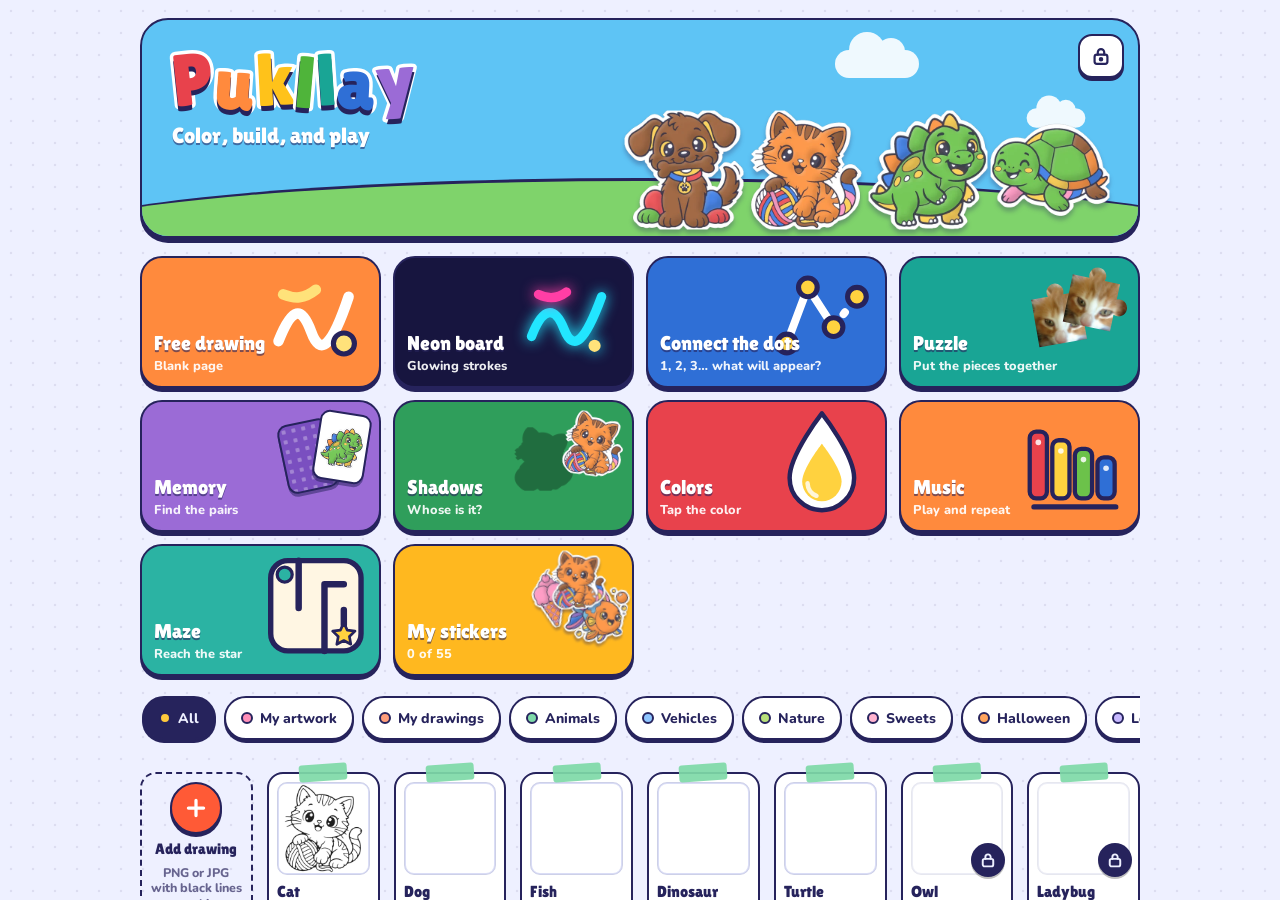
==== commit 2e808277: "Láminas verticales con paisaje, Música y Laberinto En teléfonos la hoja es alta (2:3), el dibujo cre" ====
--- a/index.html
+++ b/index.html
@@ -58,6 +58,14 @@
         <span class="qpic"><svg viewBox="0 0 100 120" aria-hidden="true"><path d="M50 6C50 6 14 52 14 78a36 36 0 0 0 72 0C86 52 50 6 50 6Z" fill="#FFFFFF" stroke="#26235C" stroke-width="5" stroke-linejoin="round"/><path d="M50 40C50 40 28 68 28 82a22 22 0 0 0 44 0C72 68 50 40 50 40Z" fill="#FFD23F"/><path d="M34 84a16 16 0 0 0 10 14" fill="none" stroke="rgba(255,255,255,.8)" stroke-width="5" stroke-linecap="round"/></svg></span>
         <b>Colores</b><small>Toca el color</small>
       </button>
+      <button class="qcard t-mus" id="go-mus">
+        <span class="qpic"><svg viewBox="0 0 100 100" aria-hidden="true"><g stroke="#26235C" stroke-width="4" stroke-linejoin="round"><rect x="8" y="22" width="16" height="62" rx="6" fill="#E8424C"/><rect x="29" y="30" width="16" height="54" rx="6" fill="#FFD23F"/><rect x="50" y="38" width="16" height="46" rx="6" fill="#6CC24A"/><rect x="71" y="46" width="16" height="38" rx="6" fill="#2F6FD6"/></g><g fill="#FFFFFF" opacity=".85"><circle cx="16" cy="32" r="2.6"/><circle cx="37" cy="40" r="2.6"/><circle cx="58" cy="48" r="2.6"/><circle cx="79" cy="56" r="2.6"/></g><path d="M12 92h76" stroke="#26235C" stroke-width="5" stroke-linecap="round"/></svg></span>
+        <b>Música</b><small>Toca y repite</small>
+      </button>
+      <button class="qcard t-lab" id="go-lab">
+        <span class="qpic"><svg viewBox="0 0 100 100" aria-hidden="true"><rect x="8" y="8" width="84" height="84" rx="16" fill="#FFF6E3" stroke="#26235C" stroke-width="5"/><path d="M34 8v44M58 30v62M58 30h18M76 54v14" fill="none" stroke="#26235C" stroke-width="6" stroke-linecap="round"/><circle cx="21" cy="21" r="7" fill="#2BB3A3" stroke="#26235C" stroke-width="3"/><path d="M76 66l3.2 6.6 7.2 1-5.2 5 1.3 7.2-6.5-3.5-6.5 3.5 1.3-7.2-5.2-5 7.2-1Z" fill="#FFD23F" stroke="#26235C" stroke-width="2.5" stroke-linejoin="round"/></svg></span>
+        <b>Laberinto</b><small>Llega a la estrella</small>
+      </button>
       <button class="qcard t-stk stkc" id="go-stk">
         <span class="qpic"><img class="sk sk1" src="dibujos/sticker/helado.webp" alt=""><img class="sk sk2" src="dibujos/sticker/pez.webp" alt=""><img class="sk sk3" src="dibujos/sticker/gato.webp" alt=""></span><span class="sdot" id="stk-dot" hidden></span>
         <b>Mis stickers</b><small>Colecciónalos</small>
@@ -160,6 +168,31 @@
     <div class="col-grid" id="col-grid"></div>
   </div></main>
   <p class="hint dhint" id="col-hint" aria-live="polite"></p>
+</section>
+<section id="musica" class="screen editor" hidden>
+  <header class="etop">
+    <button class="ibtn" id="mus-back" aria-label="Volver"><svg viewBox="0 0 24 24" fill="none" stroke="currentColor" stroke-width="3" stroke-linecap="round" stroke-linejoin="round"><path d="M15 5l-7 7 7 7"/></svg></button>
+    <div class="etitle"><b>Música</b><span class="eprog" id="mus-prog" hidden></span></div>
+    <div class="seg" id="mus-mode" role="group" aria-label="Modo de juego"><button data-m="libre">Tocar libre</button><button data-m="repite">Repite</button></div>
+  </header>
+  <main class="stage" id="mus-stage"><div class="mus-wrap">
+    <div class="mus-tools" id="mus-tools" hidden>
+      <div class="seg" id="mus-lv" role="group" aria-label="Cantidad de notas"><button data-n="3" aria-label="3 notas">3</button><button data-n="5" aria-label="5 notas">5</button><button data-n="8" aria-label="8 notas">8</button></div>
+      <button class="mus-again" id="mus-again"><svg viewBox="0 0 24 24" fill="none" stroke="currentColor" stroke-width="2.6" stroke-linecap="round" stroke-linejoin="round" aria-hidden="true"><path d="M4 9v6h4l5 4V5L8 9H4Z" fill="currentColor"/><path d="M16.5 8.5a5 5 0 0 1 0 7M19 6a8.5 8.5 0 0 1 0 12"/></svg><span>Escuchar otra vez</span></button>
+      <div class="mus-dots" id="mus-dots" aria-hidden="true"></div>
+    </div>
+    <div class="mus-bars" id="mus-bars" role="group" aria-label="Xilófono"></div>
+  </div></main>
+  <p class="hint dhint" id="mus-hint" aria-live="polite"></p>
+</section>
+<section id="lab" class="screen editor" hidden>
+  <header class="etop">
+    <button class="ibtn" id="lab-back" aria-label="Volver"><svg viewBox="0 0 24 24" fill="none" stroke="currentColor" stroke-width="3" stroke-linecap="round" stroke-linejoin="round"><path d="M15 5l-7 7 7 7"/></svg></button>
+    <div class="etitle"><b>Laberinto</b></div>
+    <div class="seg" id="lab-lv" role="group" aria-label="Nivel"><button data-n="1" aria-label="Fácil">1</button><button data-n="2" aria-label="Medio">2</button><button data-n="3" aria-label="Difícil">3</button></div>
+  </header>
+  <main class="stage" id="lab-stage"><canvas class="lab-cv" id="lab-cv" tabindex="0" role="img" aria-label="Laberinto: lleva el animal hasta la estrella"></canvas></main>
+  <p class="hint dhint" id="lab-hint" aria-live="polite"></p>
 </section>
 <div class="party" id="party" role="dialog" aria-modal="true" aria-labelledby="party-t" hidden>
   <canvas id="party-fx" aria-hidden="true"></canvas>
--- a/styles.css
+++ b/styles.css
@@ -112,7 +112,7 @@
 #dcv{display:block;width:100%;height:100%;touch-action:none}
 .dhint{text-align:center;min-height:1.5em}
 #dots .etitle b,#dots .eprog{display:inline-block}
-#puz .etitle b,#puz .eprog,#mem .etitle b,#mem .eprog,#alb .etitle b,#alb .eprog,#sha .etitle b,#sha .eprog,#col .etitle b,#col .eprog{display:inline-block}
+#puz .etitle b,#puz .eprog,#mem .etitle b,#mem .eprog,#alb .etitle b,#alb .eprog,#sha .etitle b,#sha .eprog,#col .etitle b,#col .eprog,#musica .etitle b,#musica .eprog,#lab .etitle b,#lab .eprog{display:inline-block}
 #mem-lv button{min-width:44px;font-variant-numeric:tabular-nums}
 .mgrid{display:grid;gap:10px;justify-content:center;align-content:center}
 .mcard{width:var(--cs,90px);height:var(--cs,90px);perspective:700px;border-radius:16px;touch-action:manipulation}
@@ -372,8 +372,8 @@
   .swatches .sw{flex:none;width:100%;max-width:44px}
   .ptoggle{display:none}
   .panel.compact .tools{display:grid}.panel.compact .opts{display:flex}
-  #puz,#dots,#mem,#alb,#sha,#col{grid-template-columns:minmax(0,1fr);grid-template-rows:auto minmax(0,1fr) auto}
-  #puz .dhint,#dots .dhint,#mem .dhint,#sha .dhint,#col .dhint{grid-column:1}
+  #puz,#dots,#mem,#alb,#sha,#col,#musica,#lab{grid-template-columns:minmax(0,1fr);grid-template-rows:auto minmax(0,1fr) auto}
+  #puz .dhint,#dots .dhint,#mem .dhint,#sha .dhint,#col .dhint,#musica .dhint,#lab .dhint{grid-column:1}
   .alist{display:grid;grid-template-columns:1fr 1fr;gap:0 16px;align-items:start}
 }
 
@@ -428,3 +428,50 @@
 @media (min-width:700px){.quick{grid-template-columns:repeat(4,1fr)}}
   #sha,#col{grid-template-columns:minmax(0,1fr)}
 #sha-tray{background:rgba(38,35,92,.06)}
+/* ---------- música y laberinto ---------- */
+.t-mus{--t:#FF8A3D}.t-lab{--t:#2BB3A3}
+#musica .etitle b,#musica .eprog,#lab .etitle b{display:inline-block}
+@media (max-width:430px){#musica .etitle b{display:none}}
+#mus-mode button,#mus-lv button,#lab-lv button{min-width:64px;height:56px;font-size:.9rem}
+/* música */
+#mus-stage{place-items:stretch;padding:6px 4px 10px}
+.mus-wrap{display:grid;grid-template-rows:auto minmax(0,1fr);gap:10px;width:100%;height:100%;min-height:0;align-self:stretch}
+.mus-tools{display:flex;flex-wrap:wrap;gap:8px 14px;align-items:center;justify-content:center}
+.mus-tools[hidden]{display:none}
+.mus-again{display:flex;align-items:center;gap:8px;min-width:64px;min-height:64px;padding:0 18px;border-radius:20px;background:var(--surface);border:2.5px solid var(--edge);box-shadow:0 4px 0 var(--shadow);font-weight:800;font-size:.9rem;color:var(--ink);touch-action:manipulation;-webkit-tap-highlight-color:transparent;transition:transform .1s}
+.mus-again:active{transform:translateY(3px);box-shadow:0 1px 0 var(--shadow)}
+.mus-again svg{width:26px;height:26px;flex:0 0 auto}
+.mus-dots{display:flex;gap:6px;flex-wrap:wrap;justify-content:center;max-width:220px}
+.mus-dots[hidden]{display:none}
+.mus-dot{width:18px;height:18px;border-radius:50%;border:2.5px solid var(--edge);background:var(--surface);transition:background-color .15s}
+.mus-dot.on{background:#FFD23F}
+.mus-tools{grid-row:1}.mus-bars{grid-row:2;display:flex;gap:clamp(6px,1.6vw,12px);align-items:stretch;min-height:0;width:100%;padding-top:4px}
+.mus-slot{position:relative;flex:1 1 0;min-width:0;display:flex;align-items:flex-end;justify-content:center;--h:calc(70% - var(--k)*4.5%);--w:calc(100% - var(--k)*5%)}
+.mus-bar{position:relative;width:100%;height:var(--h);min-height:64px;border-radius:20px;background:var(--c);border:2.5px solid var(--edge);
+  box-shadow:0 4px 0 var(--shadow),inset 0 6px 0 rgba(255,255,255,.38);touch-action:none;-webkit-tap-highlight-color:transparent;transform-origin:50% 100%;transition:filter .1s,box-shadow .1s,transform .1s}
+.mus-bar::before,.mus-bar::after{content:"";position:absolute;left:50%;width:12px;height:12px;margin-left:-6px;border-radius:50%;background:rgba(38,35,92,.35)}
+.mus-bar::before{top:12px}.mus-bar::after{bottom:12px}
+.mus-bar:active{transform:translateY(3px);box-shadow:0 1px 0 var(--shadow),inset 0 6px 0 rgba(255,255,255,.38)}
+.mus-bar.bounce{animation:musbounce .38s ease-out}
+.mus-bar.glow{filter:brightness(1.15) saturate(1.25);transform:translateY(-4px) scale(1.04);box-shadow:0 0 0 4px #fff,0 0 0 7px var(--c),0 6px 0 var(--shadow)}
+@keyframes musbounce{0%{transform:scaleY(1)}30%{transform:translateY(7px) scaleY(.93)}65%{transform:translateY(-4px) scaleY(1.03)}100%{transform:none}}
+.mus-pet{position:absolute;left:50%;bottom:var(--h);width:min(100%,88px,16vh);height:auto;margin-bottom:4px;opacity:0;pointer-events:none;-webkit-user-drag:none;transform:translateX(-50%);transition:opacity .15s}
+.mus-pet.on{opacity:1}
+.mus-pet.hop{animation:mushop .7s ease-out}
+@keyframes mushop{0%{transform:translate(-50%,0) scale(.6)}35%{transform:translate(-50%,-38%) scale(1.12)}65%{transform:translate(-50%,0) scale(.95)}82%{transform:translate(-50%,-10%)}100%{transform:translate(-50%,0)}}
+@media (orientation:portrait){
+  .mus-bars{flex-direction:column;gap:6px}
+  .mus-slot{flex:1 1 0;min-height:0;align-items:center;justify-content:flex-start}
+  .mus-bar{width:var(--w);height:100%;min-height:52px}
+  .mus-bar::before,.mus-bar::after{top:50%;bottom:auto;left:auto;margin:-6px 0 0}
+  .mus-bar::before{left:14px}.mus-bar::after{right:14px}
+  .mus-pet{left:min(calc(var(--w) + 4px),calc(100% - 44px));bottom:auto;top:50%;margin:0;width:auto;height:90%;max-width:20%;transform:translateY(-50%);object-fit:contain}
+  .mus-pet.hop{animation:mushopp .7s ease-out}
+  @keyframes mushopp{0%{transform:translateY(-50%) scale(.6)}35%{transform:translateY(-95%) scale(1.12)}65%{transform:translateY(-50%) scale(.95)}82%{transform:translateY(-60%)}100%{transform:translateY(-50%)}}
+}
+/* laberinto */
+.lab-cv{display:block;touch-action:none;cursor:grab;user-select:none;-webkit-user-select:none;-webkit-tap-highlight-color:transparent;filter:drop-shadow(0 4px 0 var(--shadow));max-width:100%;max-height:100%}
+.lab-cv:focus-visible{outline:3px solid var(--ink);outline-offset:4px;border-radius:20px}
+@media (prefers-reduced-motion: reduce){.mus-bar,.mus-bar.bounce,.mus-pet,.mus-pet.hop{animation:none;transition:none}}
+
+@media (min-width:700px){#musica,#lab{grid-template-columns:minmax(0,1fr)}}
